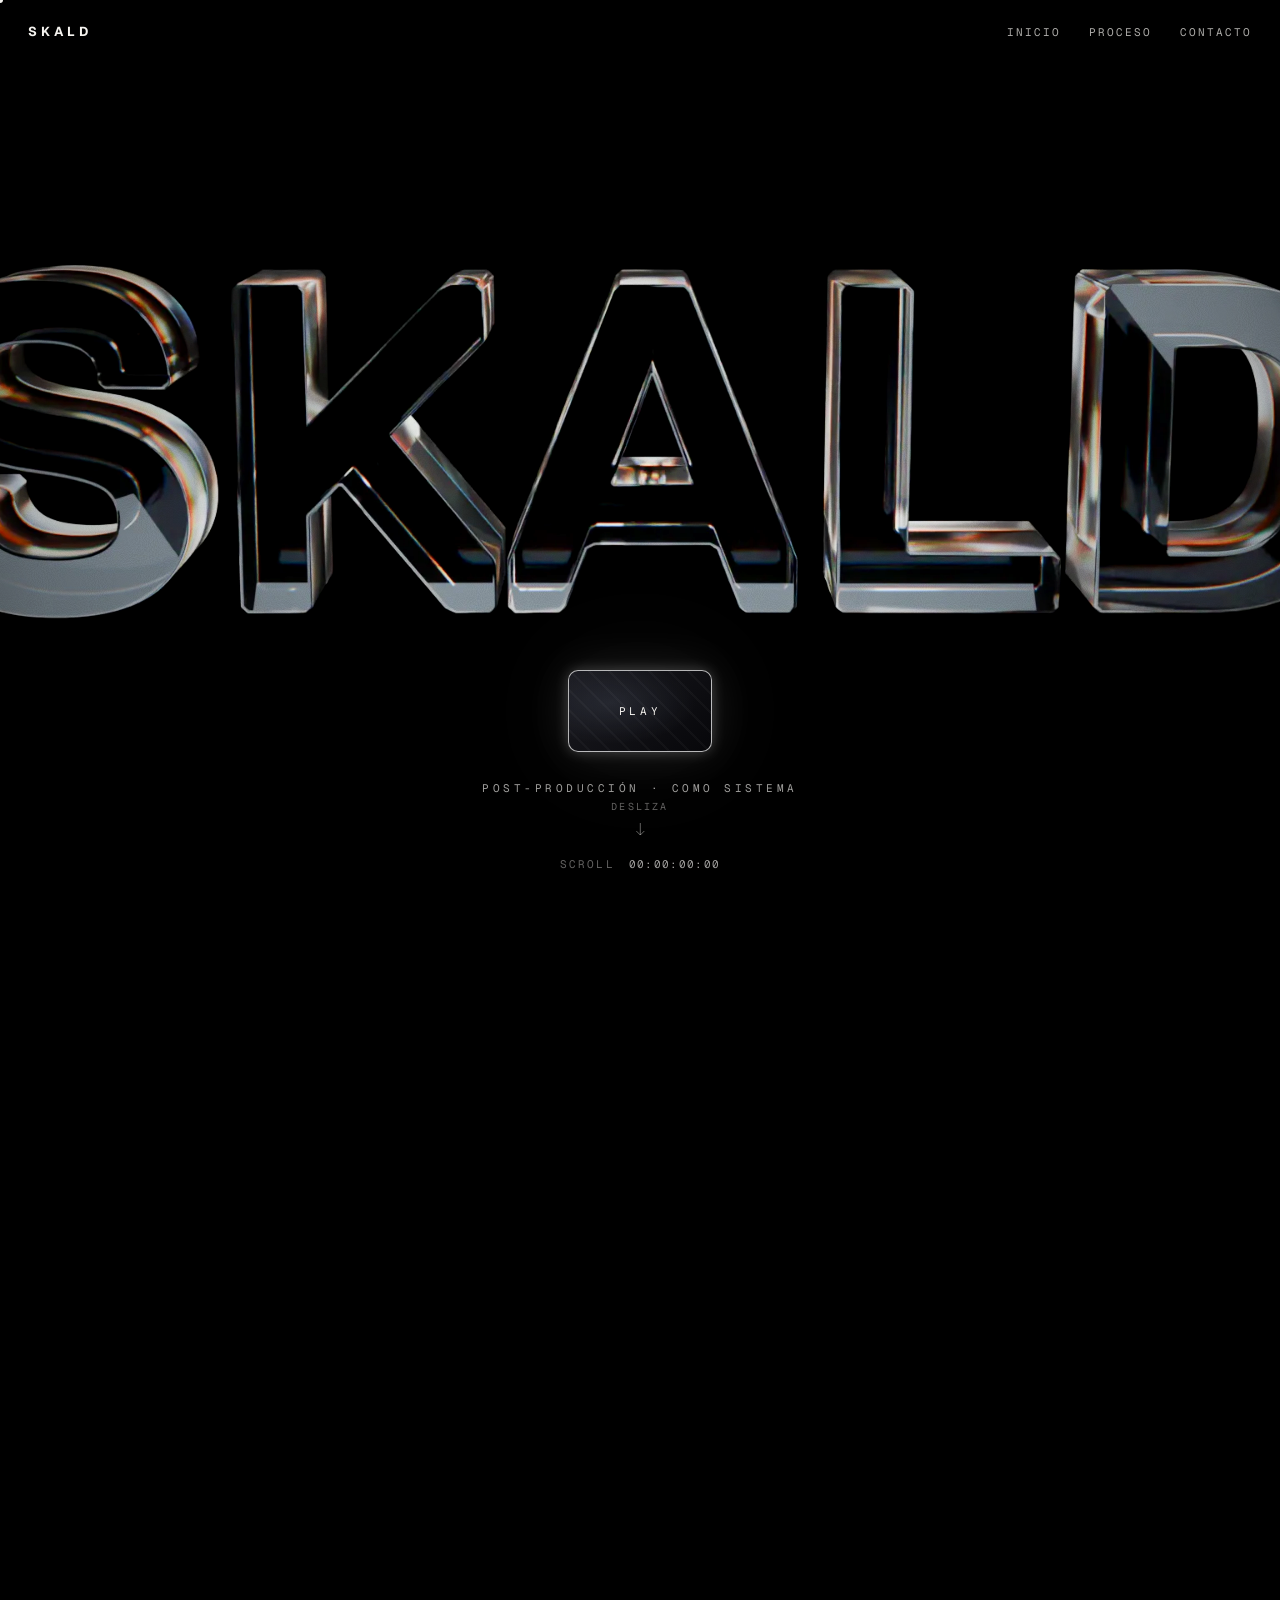
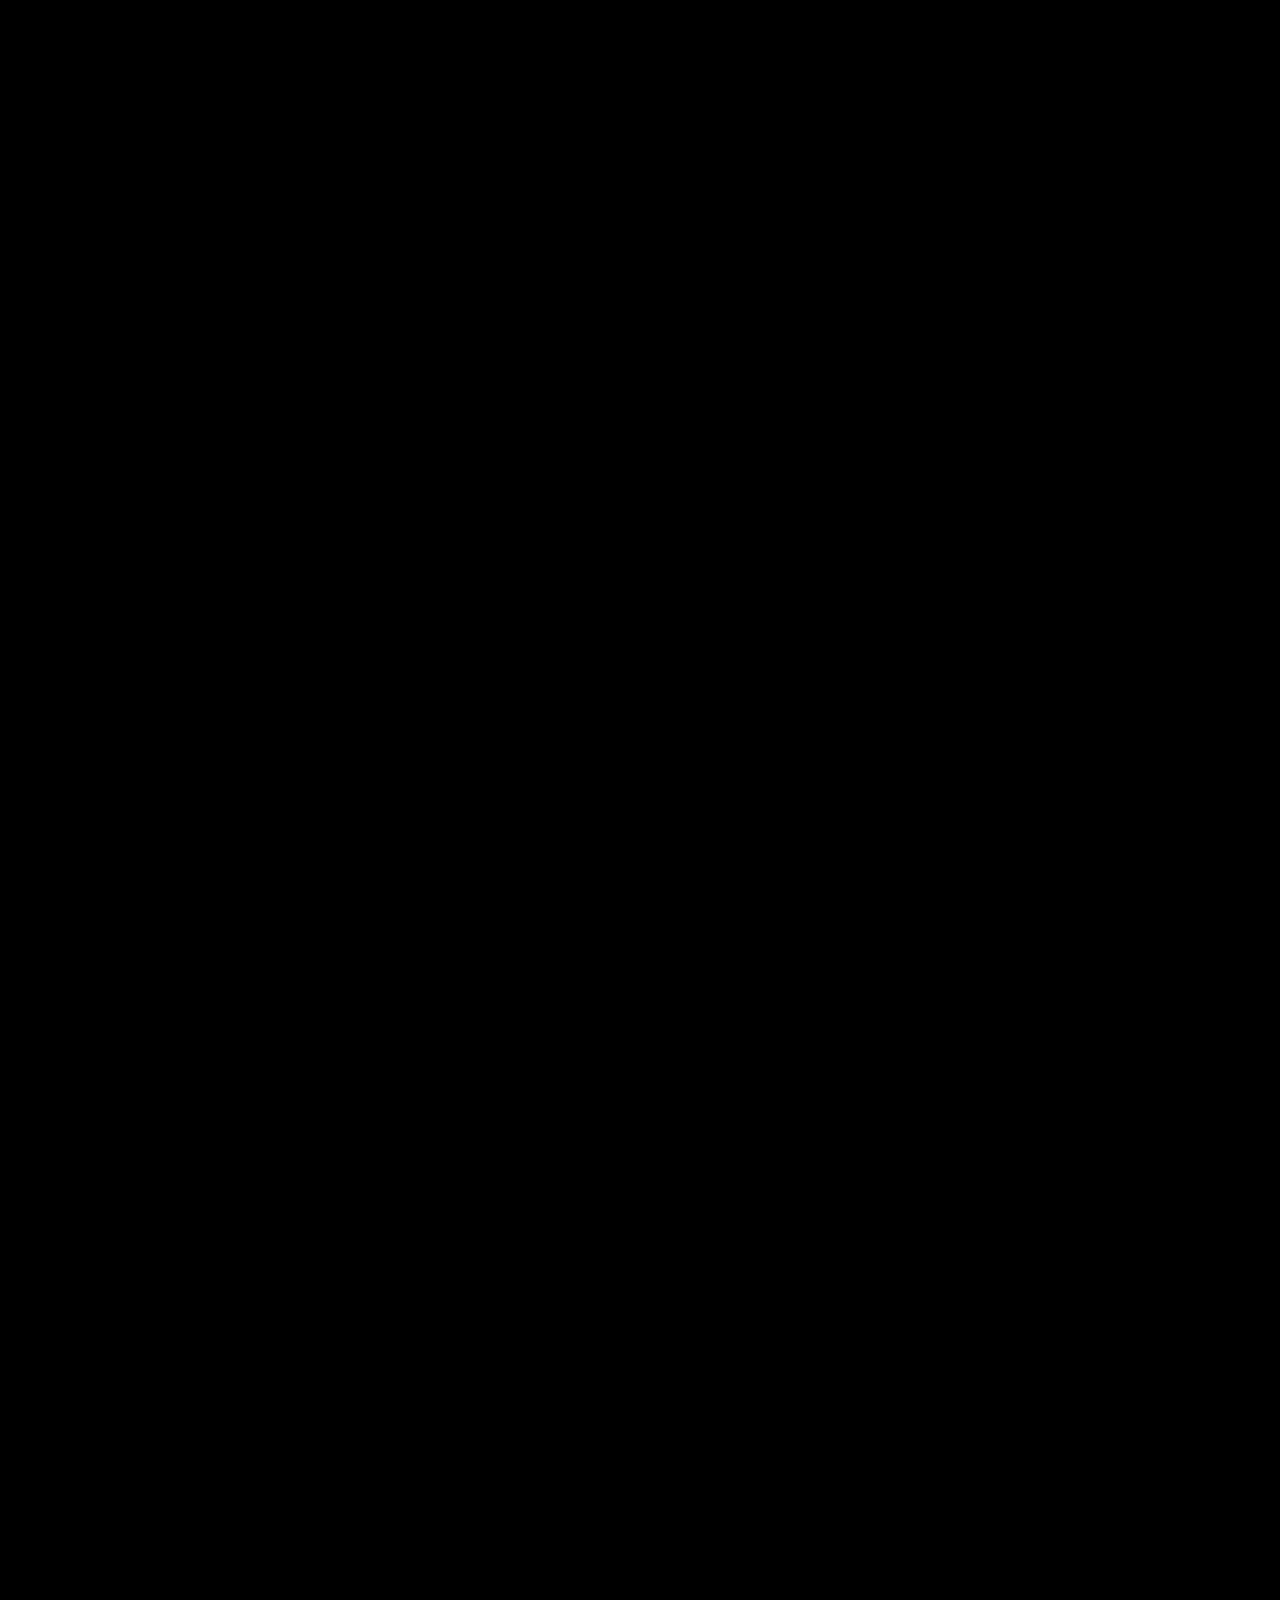
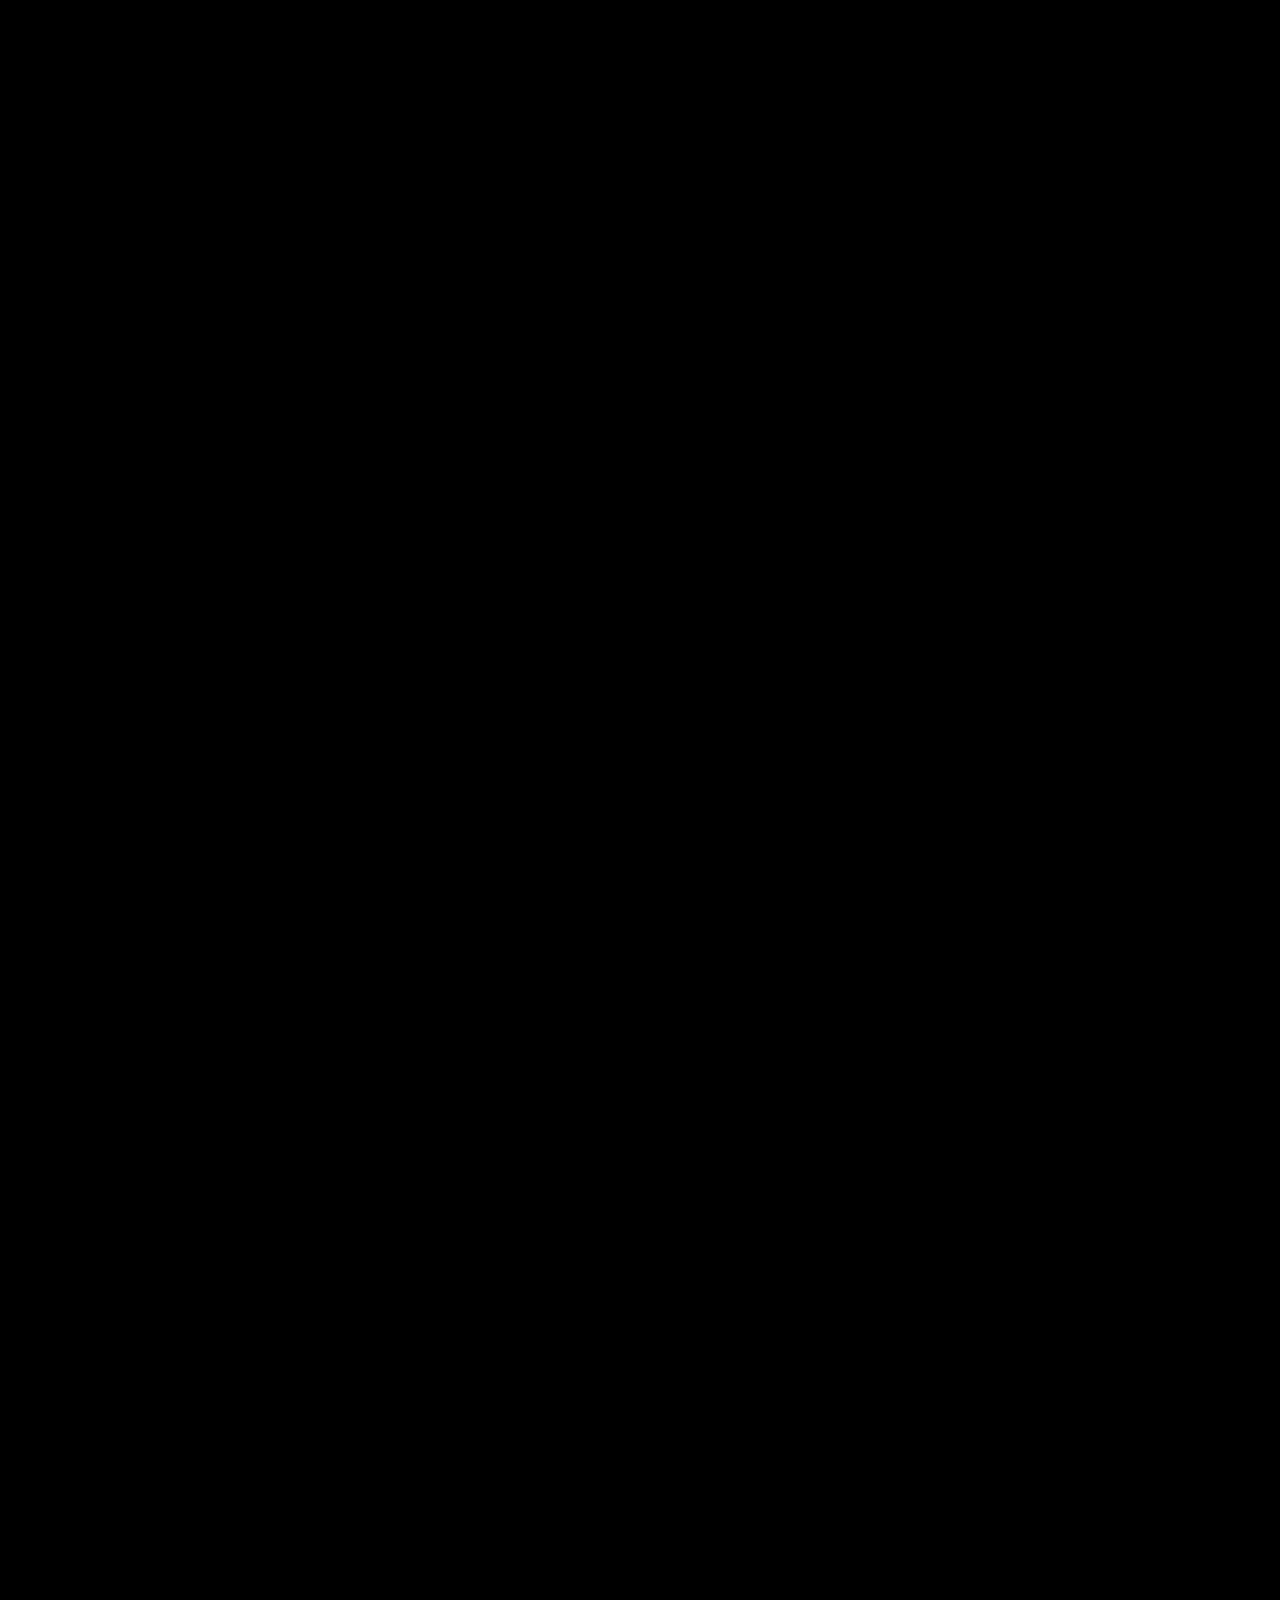
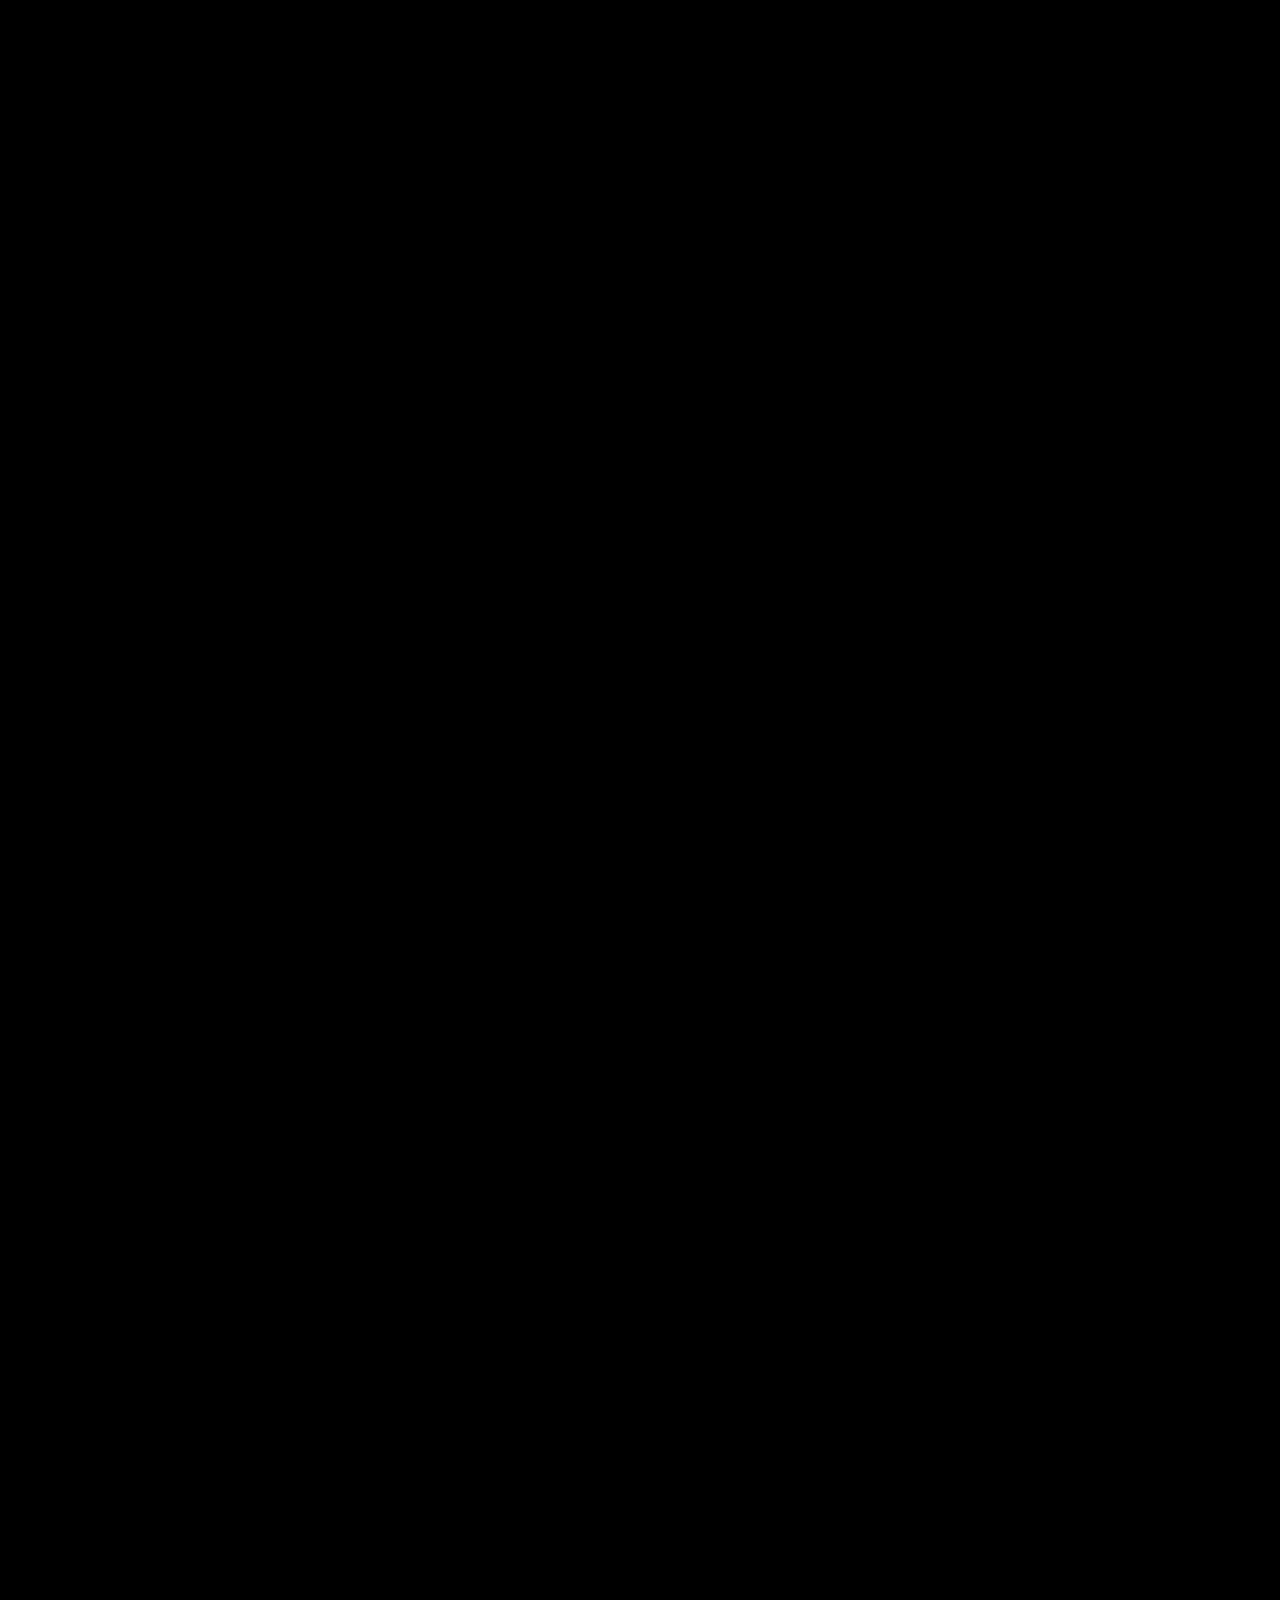
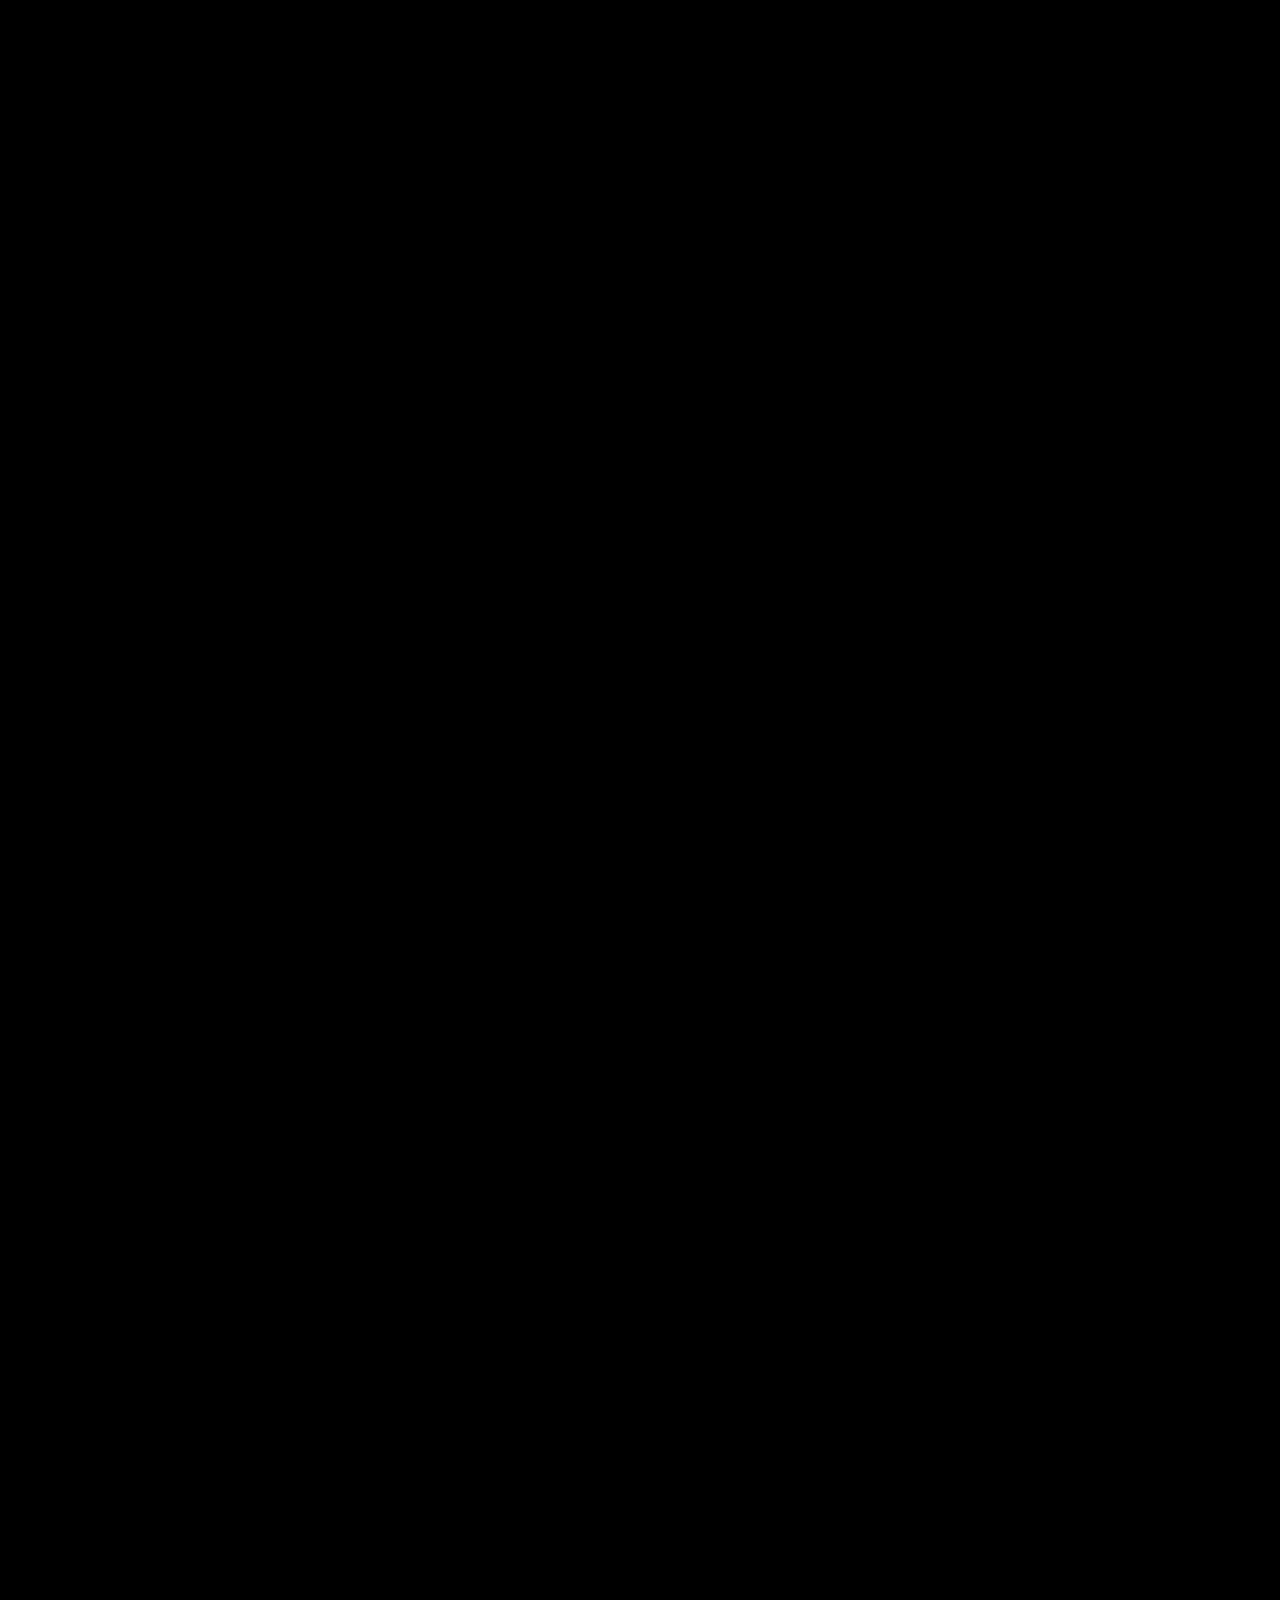
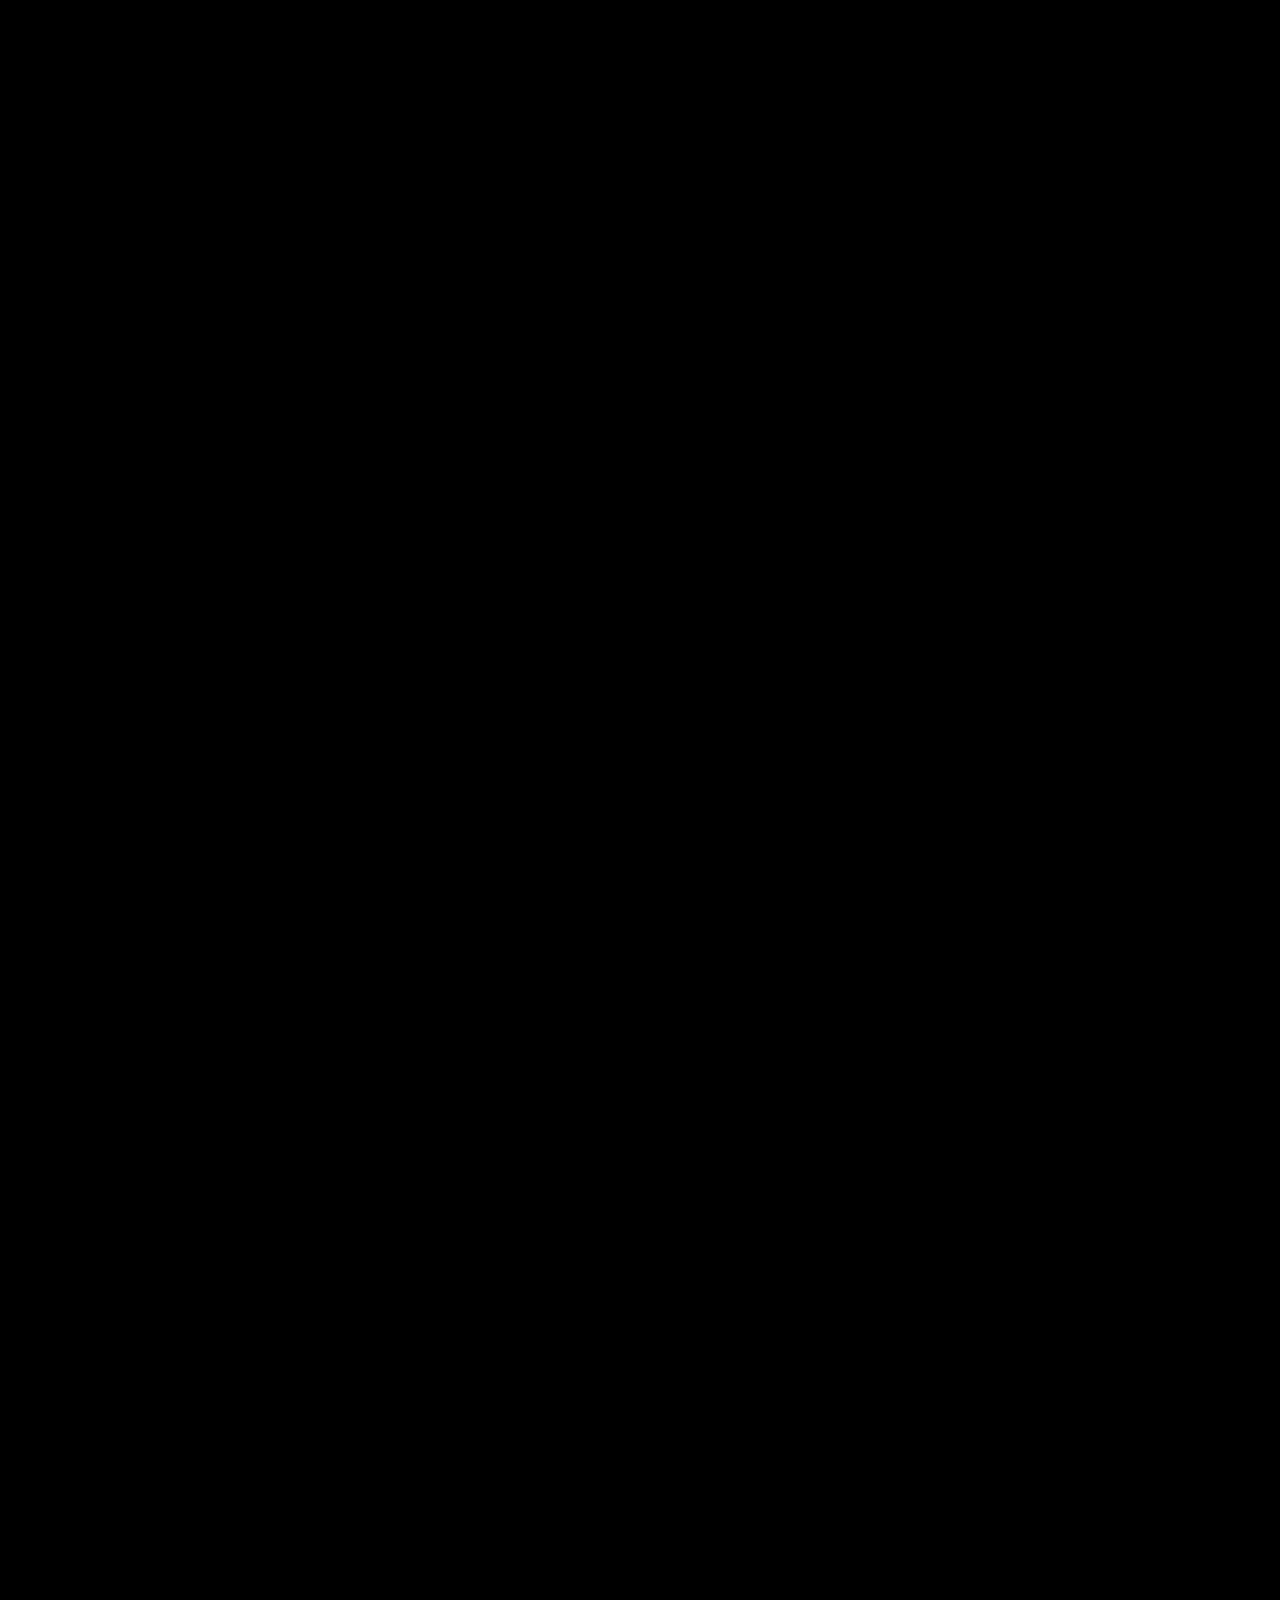
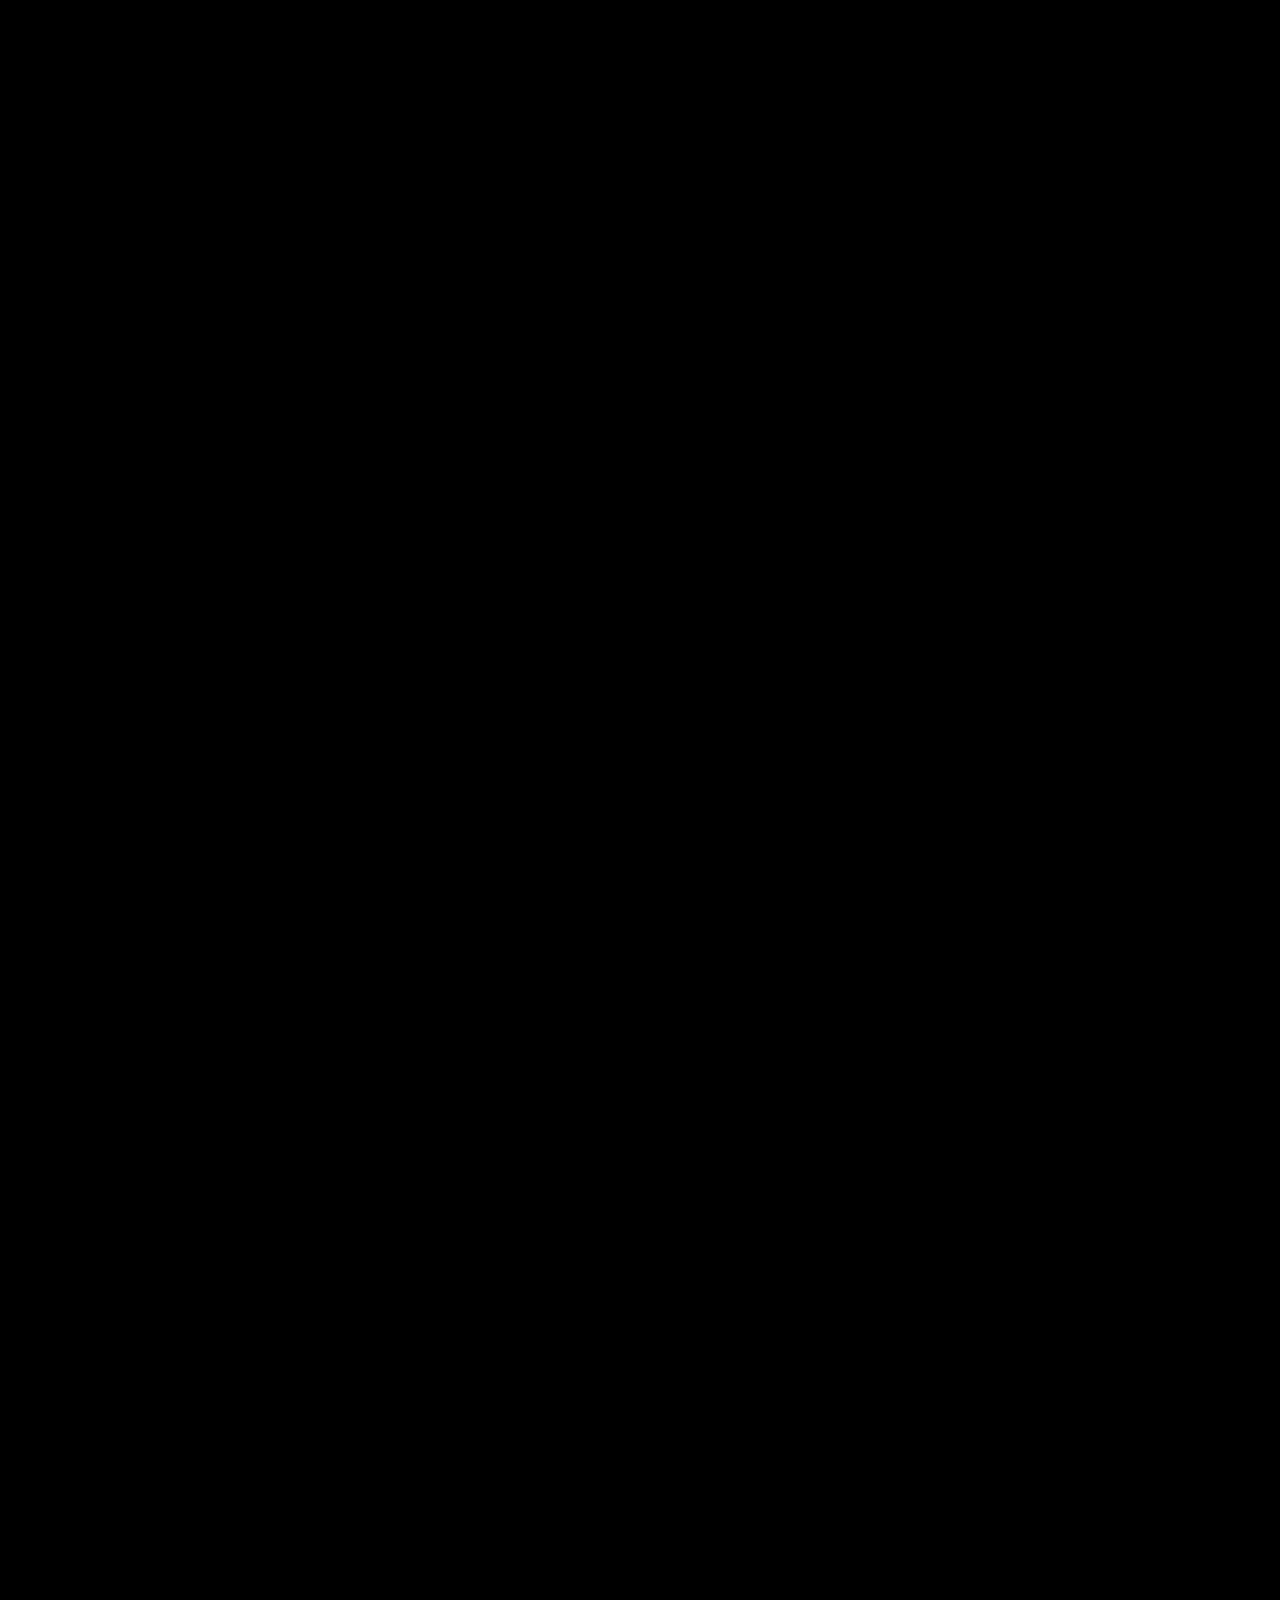
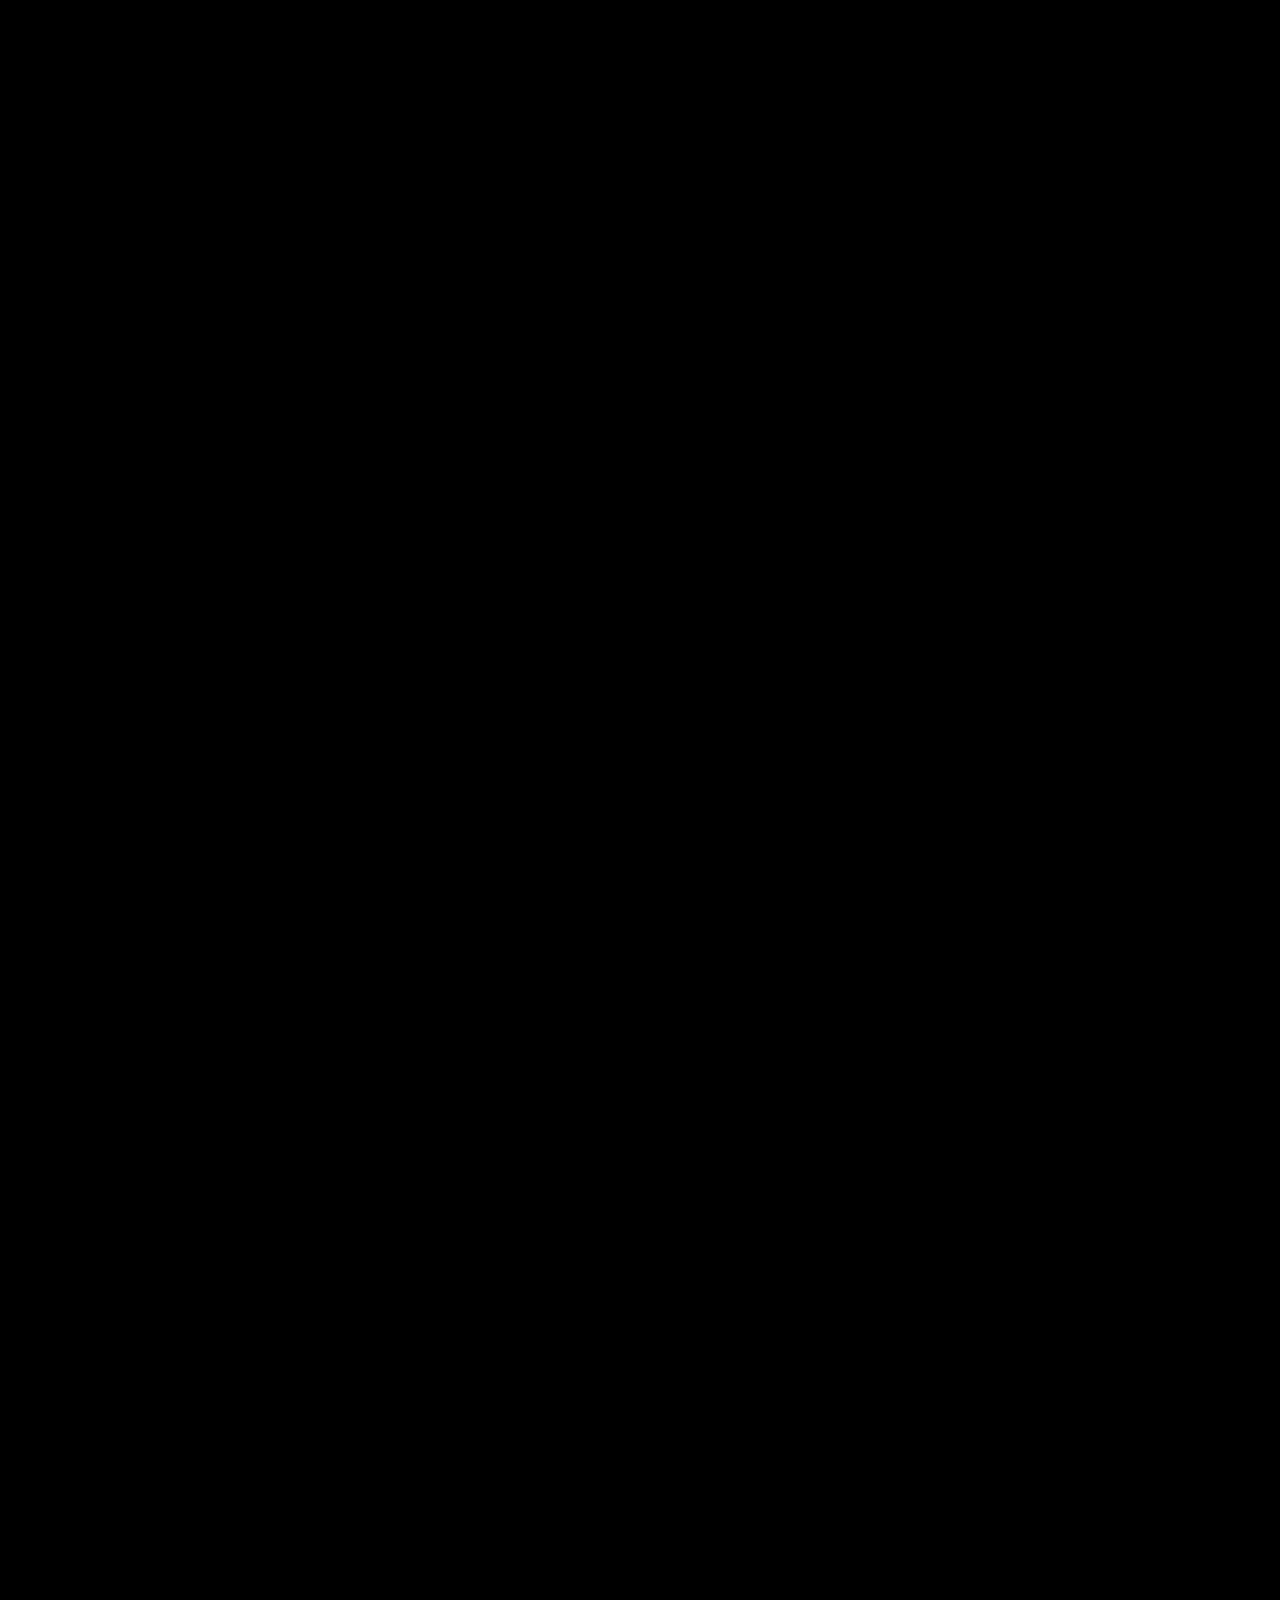
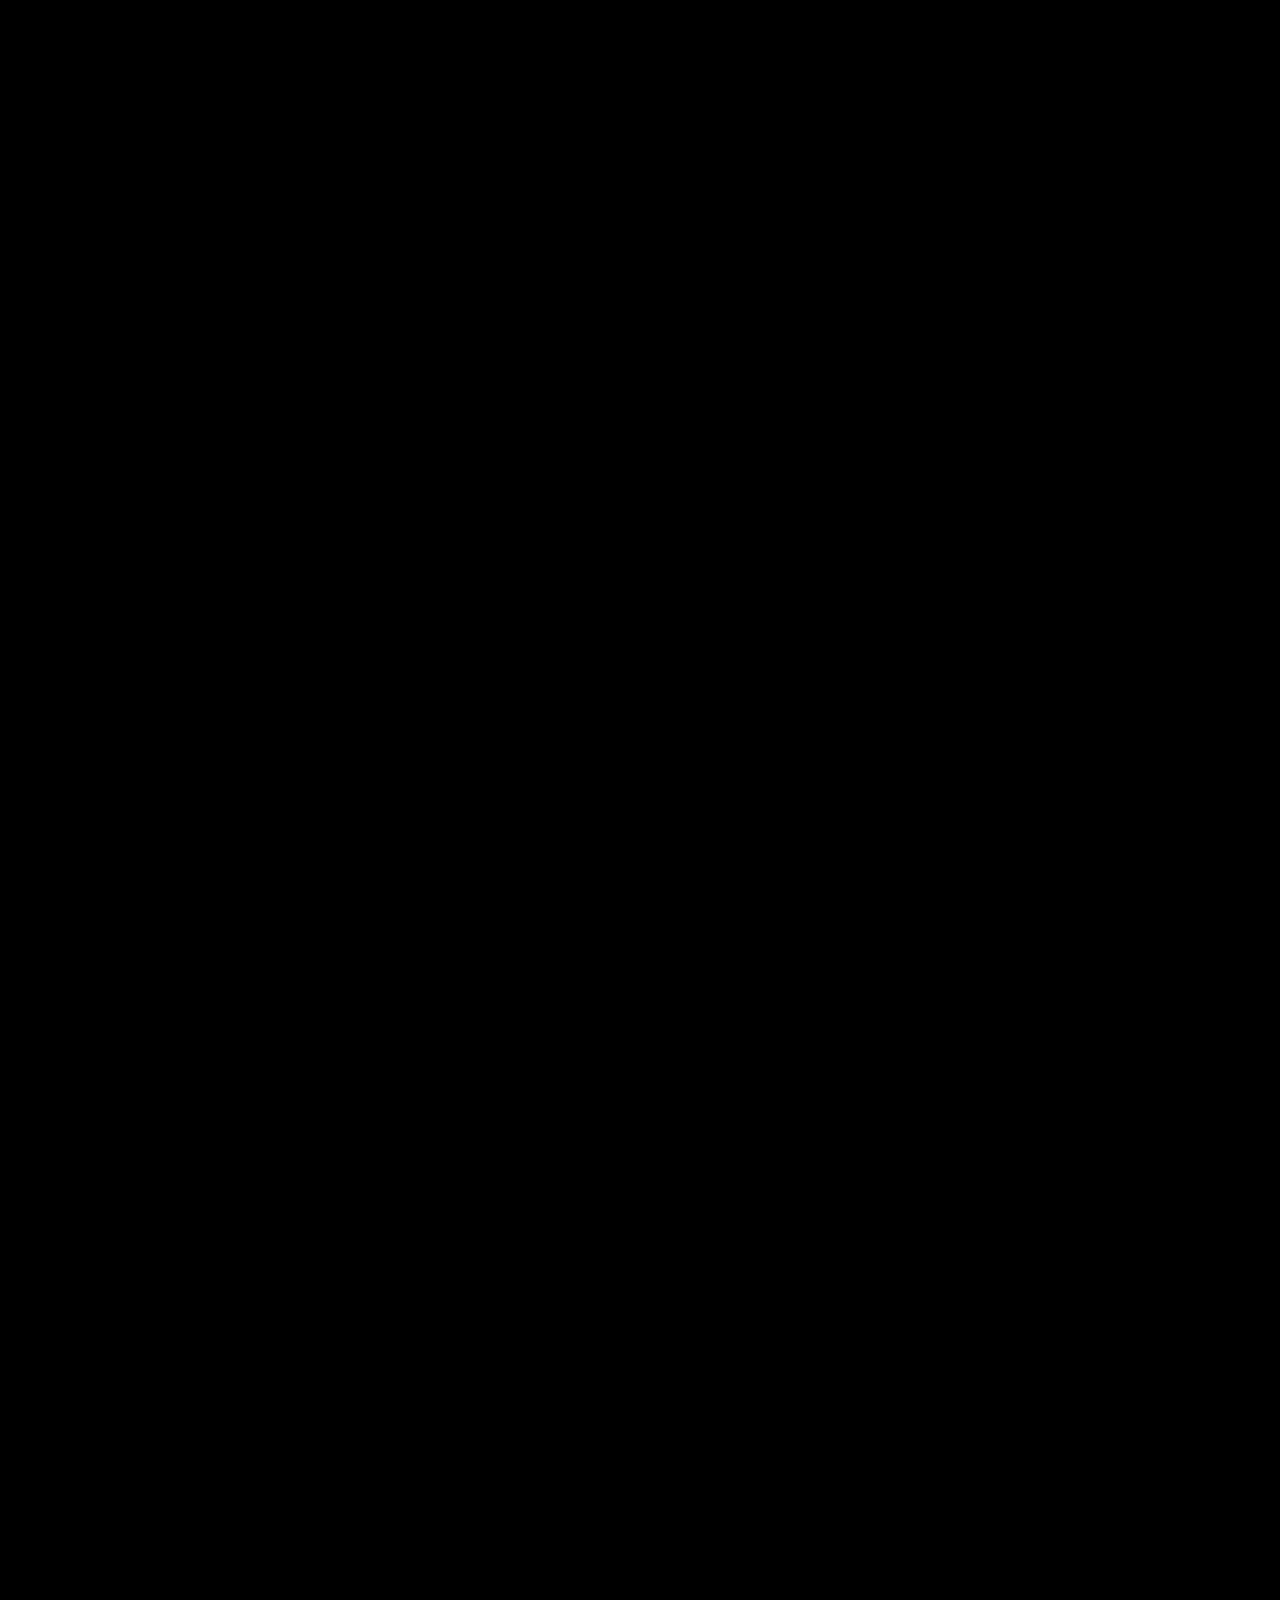
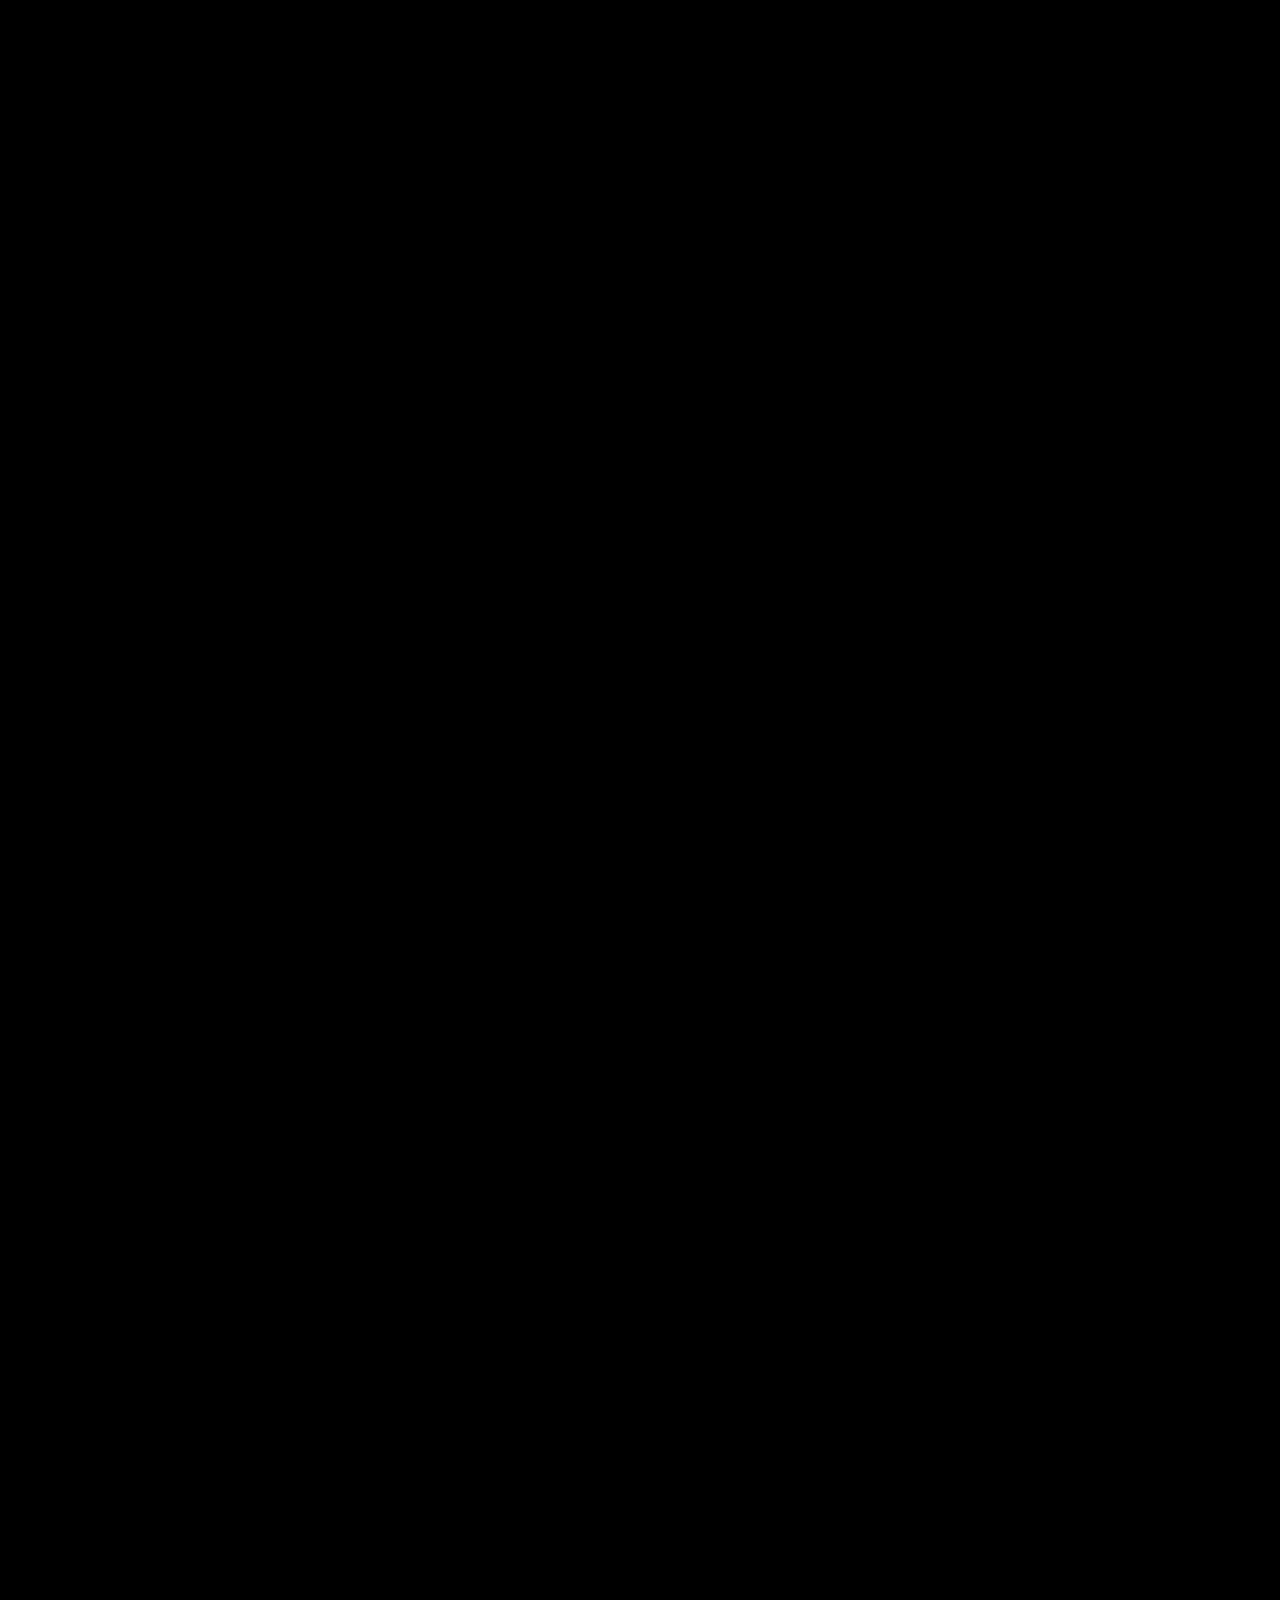
==== project/index.html @ eb0dbdfa "Claude Design handoff: oryzo" ====
<!doctype html>
<html lang="es">
<head>
<meta charset="utf-8" />
<meta name="viewport" content="width=device-width,initial-scale=1" />
<title>SKALD — Departamento creativo on-demand</title>

<link rel="preconnect" href="https://fonts.googleapis.com" />
<link rel="preconnect" href="https://fonts.gstatic.com" crossorigin />
<link href="https://fonts.googleapis.com/css2?family=Geist:wght@300;400;500;600;700;800&family=Geist+Mono:wght@400;500&family=Instrument+Serif:ital@0;1&display=swap" rel="stylesheet" />

<link rel="preload" as="image" href="assets/skald/frame_001.webp" />
<link rel="preload" as="image" href="assets/skald/frame_180.webp" />

<link rel="stylesheet" href="skald.css" />
</head>
<body>

<!-- ───────────── LOADER ───────────── -->
<div class="loader" id="loader">
  <div class="loader-inner">
    <div class="loader-brand">SKALD</div>
    <div class="loader-bar"><div class="loader-bar-fill" id="loaderFill"></div></div>
    <div class="loader-status" id="loaderStatus">Cargando · 0%</div>
  </div>
</div>

<!-- ───────────── NAVBAR ───────────── -->
<header class="nav" id="nav">
  <a href="#top" class="nav-brand" data-scroll="hero-idle">SKALD</a>
  <nav class="nav-links">
    <a href="#inicio"   data-scroll="hero-idle">Inicio</a>
    <a href="#proceso"  data-scroll="cards-rail">Proceso</a>
    <a href="#contacto" data-scroll="ending">Contacto</a>
  </nav>
</header>

<!-- ───────────── STICKY CANVAS STAGE ───────────── -->
<div class="stage" id="stage">
  <canvas id="canvas" aria-hidden="true"></canvas>
</div>

<!-- Cinematic post-processing overlays (vignette + film grain) -->
<div class="vignette" id="vignette"></div>
<div class="grain" id="grain"></div>

<!-- ───────────── TELEMETRY (timecode) ───────────── -->
<div class="telemetry" id="telemetry">
  <span class="tc-label">SCROLL</span>
  <span class="tc" id="tc">00:00:00:00</span>
</div>

<!-- ───────────── CURSOR ───────────── -->
<div class="cursor" id="cursor"></div>

<!-- ───────────── VSL — small video thumb (hero) + fullscreen overlay ───────────── -->
<button class="vsl-trigger" id="vslTrigger" type="button" aria-label="Reproducir video">
  <span class="vsl-thumb" aria-hidden="true">
    <span class="vsl-thumb-art"></span>
    <span class="vsl-thumb-play">
      <span>PLAY</span>
    </span>
  </span>
</button>

<div class="vsl-overlay" id="vslOverlay" aria-hidden="true">
  <div class="vsl-backdrop" id="vslBackdrop"></div>
  <div class="vsl-player" id="vslPlayer" role="dialog" aria-label="Video">
    <div class="vsl-video">
      <div class="vsl-placeholder">
        <span class="vsl-placeholder-label">VSL · PLACEHOLDER</span>
        <span class="vsl-placeholder-meta">video pendiente</span>
      </div>
    </div>
    <button class="vsl-ctrl vsl-ctrl-audio" id="vslAudio" type="button" aria-label="Activar o desactivar audio">
      <svg class="ic-vol" viewBox="0 0 24 24" aria-hidden="true">
        <path d="M3 9v6h4l6 5V4L7 9H3z" fill="currentColor"/>
        <path d="M16 8c1.5 1 2.5 2.4 2.5 4s-1 3-2.5 4" stroke="currentColor" stroke-width="1.6" fill="none" stroke-linecap="round"/>
      </svg>
      <svg class="ic-mute" viewBox="0 0 24 24" aria-hidden="true">
        <path d="M3 9v6h4l6 5V4L7 9H3z" fill="currentColor"/>
        <path d="M16 9l6 6M22 9l-6 6" stroke="currentColor" stroke-width="1.6" fill="none" stroke-linecap="round"/>
      </svg>
    </button>
  </div>
</div>
<div class="hero-overlay" id="heroOverlay">
  <div class="hero-claim" id="heroClaim">
    POST-PRODUCCIÓN · COMO SISTEMA
  </div>
  <div class="hero-scroll-hint" id="heroHint">
    <span>desliza</span>
    <svg width="10" height="14" viewBox="0 0 10 14" fill="none"><path d="M5 1V13M1 9l4 4 4-4" stroke="currentColor" stroke-width="1"/></svg>
  </div>
</div>

<!-- ───────────── ENDING — SKALD typographic ───────────── -->
<div class="ending-stage" id="endingStage">
  <!-- Mouse-following glow (red, low opacity, screen blend) -->
  <div class="ending-glow" id="endingGlow" aria-hidden="true"></div>

  <h1 class="ending-wordmark">SKALD</h1>
  <p class="ending-sub">Un departamento creativo instalado en tu marca.</p>
  <div class="ending-meta">
    <span>EST. 2024</span>
    <span>·</span>
    <span>MONTEVIDEO</span>
  </div>
</div>

<!-- ───────────── PHRASE SCENE (split: small + huge with glow) ───────────── -->
<div class="phrase-stage" id="phraseStage">
  <div class="phrase-wrap" id="phraseWrap">
    <span class="phrase-small" id="phraseSmall">El problema</span>
    <h1 class="phrase-big" id="phraseBig">
      <span class="phrase-base">no es el editor.</span>
      <span class="phrase-sweep" aria-hidden="true">no es el editor.</span>
    </h1>
  </div>
</div>

<!-- ───────────── CARDS RAIL SCENE ───────────── -->
<div class="cards-stage" id="cardsStage">
  <!-- Frame target (the rectangle where active card lands) -->
  <div class="card-frame" id="cardFrame">
    <span class="card-frame-corner tl"></span>
    <span class="card-frame-corner tr"></span>
    <span class="card-frame-corner bl"></span>
    <span class="card-frame-corner br"></span>
  </div>

  <!-- Cards (positioned via JS based on scroll progress) -->
  <div class="card" data-i="0">
    <div class="card-meta">
      <span>N° 001</span><span>2.39:1</span>
    </div>
    <div class="card-body">
      <span class="card-placeholder">[ Brand Film · placeholder ]</span>
    </div>
    <div class="card-foot">
      <span class="card-title">Síntoma 01</span>
      <span class="card-tag">Volumen sin sistema</span>
    </div>
  </div>

  <div class="card" data-i="1">
    <div class="card-meta">
      <span>N° 002</span><span>16:9</span>
    </div>
    <div class="card-body">
      <span class="card-placeholder">[ Spot · placeholder ]</span>
    </div>
    <div class="card-foot">
      <span class="card-title">Síntoma 02</span>
      <span class="card-tag">Editores sin visión</span>
    </div>
  </div>

  <div class="card" data-i="2">
    <div class="card-meta">
      <span>N° 003</span><span>9:16</span>
    </div>
    <div class="card-body">
      <span class="card-placeholder">[ Social · placeholder ]</span>
    </div>
    <div class="card-foot">
      <span class="card-title">Síntoma 03</span>
      <span class="card-tag">Calidad inconsistente</span>
    </div>
  </div>

  <!-- Portal card (last one — becomes the immersive video) -->
  <div class="card card-portal" data-i="3">
    <div class="card-meta">
      <span>N° 004</span><span>PORTAL</span>
    </div>
    <div class="card-body card-body-portal" id="portalBody">
      <canvas class="client-canvas" id="clientCanvas" aria-hidden="true"></canvas>
    </div>
    <div class="card-foot card-foot-portal">
      <span class="card-title">El cliente</span>
      <span class="card-tag">Caso de estudio</span>
    </div>
  </div>
</div>

<!-- ───────────── PROBLEMS PANEL (overlays portal at full viewport scale) ───────────── -->
<div class="problems-panel" id="problemsPanel">
  <div class="problems-eyebrow">
    <span class="problems-num"><span id="problemNumIdx">01</span> / 04</span>
    <span class="problems-label">SÍNTOMAS</span>
  </div>
  <div class="problems-content">
    <div class="problem-item" data-i="0">
      <h3 class="problem-title">Tus editores no cumplen los tiempos.</h3>
      <p class="problem-body">Promesas que se mueven cada semana. Entregas que se acumulan. Tu marca esperando.</p>
    </div>
    <div class="problem-item" data-i="1">
      <h3 class="problem-title">No comparten tu visión.</h3>
      <p class="problem-body">Cada edit es una reinterpretación. Cada feedback, una pelea desde cero.</p>
    </div>
    <div class="problem-item" data-i="2">
      <h3 class="problem-title">No escalan al volumen que necesitás.</h3>
      <p class="problem-body">Funcionan con un proyecto al mes. Con cinco se rompen.</p>
    </div>
    <div class="problem-item" data-i="3">
      <h3 class="problem-title">La calidad cae cuando la entrega sube.</h3>
      <p class="problem-body">Más output, menos cuidado. La marca paga el costo.</p>
    </div>
  </div>
</div>



<!-- ───────────── SCROLL SPACERS (drive the engine via document height) ───────────── -->
<div class="spacers" aria-hidden="true">
  <div class="spacer" style="height: 50vh"   data-stage="hero-idle"></div>
  <div class="spacer" style="height: 360vh"  data-stage="rotation"></div>
  <div class="spacer" style="height: 240vh"  data-stage="hand"></div>
  <div class="spacer" style="height: 60vh"   data-stage="black"></div>
  <div class="spacer" style="height: 140vh"  data-stage="phrase-in"></div>
  <div class="spacer" style="height: 230vh"  data-stage="phrase-hold"></div>
  <div class="spacer" style="height: 580vh"  data-stage="cards-rail"></div>
  <div class="spacer" style="height: 180vh"  data-stage="portal-grow"></div>
  <div class="spacer" style="height: 480vh"  data-stage="portal-problems"></div>
  <div class="spacer" style="height: 160vh"  data-stage="ending"></div>
  <div class="spacer" style="height: 50vh"   data-stage="end"></div>
</div>

<script src="skald.js" type="module"></script>
</body>
</html>
---- project/skald.css ----
/* ═══════════════════════════════════════════════════════
   SKALD — landing styles
   ═══════════════════════════════════════════════════════ */

:root {
  --bg: #000;
  --ink: #f5f3ef;
  --ink-90: rgba(245, 243, 239, 0.9);
  --ink-65: rgba(245, 243, 239, 0.65);
  --ink-40: rgba(245, 243, 239, 0.4);
  --ink-20: rgba(245, 243, 239, 0.2);
  --ink-10: rgba(245, 243, 239, 0.1);
  --safe: 28px;
  --nav-h: 64px;

  --font-display: "Geist", system-ui, sans-serif;
  --font-body: "Geist", system-ui, sans-serif;
  --font-italic: "Instrument Serif", "Times New Roman", serif;
  --font-mono: "Geist Mono", "JetBrains Mono", ui-monospace, monospace;

  --ease-out: cubic-bezier(0.16, 1, 0.3, 1);
  --ease-inout: cubic-bezier(0.65, 0, 0.35, 1);
}

* { box-sizing: border-box; margin: 0; padding: 0; }

html, body {
  background: var(--bg);
  color: var(--ink);
  font-family: var(--font-body);
  -webkit-font-smoothing: antialiased;
  -moz-osx-font-smoothing: grayscale;
  font-size: 15px;
  line-height: 1.5;
  letter-spacing: -0.005em;
  overflow-x: hidden;
}

body {
  cursor: none;
}

a { color: inherit; text-decoration: none; }

em {
  font-family: var(--font-italic);
  font-style: italic;
  font-weight: 400;
  letter-spacing: 0;
}

/* ═══════════════════════════════════════════════════════
   CURSOR
   ═══════════════════════════════════════════════════════ */
.cursor {
  position: fixed;
  top: 0; left: 0;
  width: 6px; height: 6px;
  background: var(--ink);
  border-radius: 50%;
  pointer-events: none;
  z-index: 999;
  transform: translate(-50%, -50%);
  mix-blend-mode: difference;
  transition: width 0.2s, height 0.2s;
}
.cursor.hover { width: 36px; height: 36px; background: transparent; border: 1px solid var(--ink); }

/* ═══════════════════════════════════════════════════════
   LOADER
   ═══════════════════════════════════════════════════════ */
.loader {
  position: fixed;
  inset: 0;
  background: var(--bg);
  z-index: 1000;
  display: flex;
  align-items: center;
  justify-content: center;
  transition: opacity 0.8s ease, visibility 0.8s;
}
.loader.done { opacity: 0; visibility: hidden; }
.loader-inner { text-align: center; }
.loader-brand {
  font-family: var(--font-display);
  font-weight: 700;
  font-size: 14px;
  letter-spacing: 0.32em;
  margin-bottom: 22px;
}
.loader-bar {
  width: 200px;
  height: 1px;
  background: var(--ink-10);
  position: relative;
  margin: 0 auto;
}
.loader-bar-fill {
  position: absolute;
  inset: 0 100% 0 0;
  background: var(--ink);
  transition: right 0.15s ease;
}
.loader-status {
  margin-top: 14px;
  font-family: var(--font-mono);
  font-size: 10px;
  letter-spacing: 0.16em;
  text-transform: uppercase;
  color: var(--ink-40);
}

/* ═══════════════════════════════════════════════════════
   NAV
   ═══════════════════════════════════════════════════════ */
.nav {
  position: fixed;
  top: 0; left: 0; right: 0;
  height: var(--nav-h);
  padding: 0 var(--safe);
  display: flex;
  align-items: center;
  justify-content: space-between;
  z-index: 100;
  mix-blend-mode: difference;
  pointer-events: none;
}
.nav > * { pointer-events: auto; }
.nav-brand {
  font-family: var(--font-display);
  font-weight: 700;
  font-size: 13px;
  letter-spacing: 0.3em;
  color: var(--ink);
}
.nav-links {
  display: flex;
  gap: 28px;
}
.nav-links a {
  font-family: var(--font-mono);
  font-size: 11px;
  letter-spacing: 0.18em;
  text-transform: uppercase;
  color: var(--ink);
  opacity: 0.7;
  transition: opacity 0.2s;
}
.nav-links a:hover { opacity: 1; }

/* ═══════════════════════════════════════════════════════
   STAGE — sticky canvas where image sequences render
   ═══════════════════════════════════════════════════════ */
.stage {
  position: fixed;
  inset: 0;
  z-index: 2;
  pointer-events: none;
}
.stage canvas {
  width: 100%;
  height: 100%;
  display: block;
  transition: filter 0.6s ease;
}
/* Stage-aware enhancement: subtle contrast + saturation boost
   masks compression and brings out the glass dispersion. */
.stage canvas.fx-skald {
  filter: contrast(106%) saturate(112%) brightness(101%);
}
.stage canvas.fx-hand {
  /* Hand AI sequence is heavily compressed JPG — push harder */
  filter: contrast(109%) saturate(108%) brightness(102%);
}

/* ═══════════════════════════════════════════════════════
   VSL — video sales letter thumb + fullscreen player
   ═══════════════════════════════════════════════════════ */

/* Small clickable thumb — centered horizontally above the claim */
.vsl-trigger {
  position: fixed;
  bottom: calc(var(--safe) + 120px);
  left: 50%;
  transform: translate(-50%, 8px);
  width: 144px;
  height: 82px;
  z-index: 90;
  background: none;
  border: 0;
  padding: 0;
  cursor: pointer;
  opacity: 0;
  transition: opacity 0.9s ease, transform 0.6s var(--ease-out);
}
.vsl-trigger.in {
  opacity: 1;
  transform: translate(-50%, 0);
}
.vsl-trigger.out {
  opacity: 0;
  pointer-events: none;
  transform: translate(-50%, 8px);
}
.vsl-trigger:hover .vsl-thumb {
  transform: scale(1.04);
  border-color: rgba(255, 255, 255, 0.95);
  box-shadow:
    0 0 22px rgba(255, 255, 255, 0.35),
    0 0 70px rgba(255, 255, 255, 0.20),
    0 0 160px rgba(255, 255, 255, 0.08);
}

.vsl-thumb {
  display: block;
  position: relative;
  width: 100%;
  height: 100%;
  border-radius: 10px;
  overflow: hidden;
  background:
    radial-gradient(ellipse at 30% 40%, rgba(100, 110, 130, 0.22) 0%, transparent 60%),
    linear-gradient(135deg, #1a1a20 0%, #07070a 100%);
  /* Crisp white outline + outer glow (softer) */
  border: 1px solid rgba(255, 255, 255, 0.7);
  box-shadow:
    0 0 14px rgba(255, 255, 255, 0.22),
    0 0 50px rgba(255, 255, 255, 0.12),
    0 0 120px rgba(255, 255, 255, 0.05);
  transition: transform 0.3s var(--ease-out), box-shadow 0.4s ease, border-color 0.3s ease;
}

.vsl-thumb-art {
  position: absolute;
  inset: 0;
  background:
    repeating-linear-gradient(45deg, rgba(255,255,255,0.03) 0 2px, transparent 2px 14px);
}

.vsl-thumb-play {
  position: absolute;
  inset: 0;
  display: flex;
  align-items: center;
  justify-content: center;
  gap: 8px;
  font-family: var(--font-mono);
  font-size: 11px;
  letter-spacing: 0.32em;
  color: var(--ink);
}

/* ───── Fullscreen overlay ───── */
.vsl-overlay {
  position: fixed;
  inset: 0;
  z-index: 500;
  opacity: 0;
  pointer-events: none;
  transition: opacity 0.45s ease;
}
.vsl-overlay.open {
  opacity: 1;
  pointer-events: auto;
}
.vsl-backdrop {
  position: absolute;
  inset: 0;
  background: rgba(0, 0, 0, 0.72);
  backdrop-filter: blur(18px) saturate(120%);
  -webkit-backdrop-filter: blur(18px) saturate(120%);
}

.vsl-player {
  position: absolute;
  top: 50%;
  left: 50%;
  width: min(82vw, 1280px);
  aspect-ratio: 16 / 9;
  transform: translate(-50%, -50%) scale(0.94);
  background: #07070a;
  border-radius: 14px;
  overflow: hidden;
  box-shadow:
    0 0 0 1px rgba(255, 255, 255, 0.18),
    0 0 28px rgba(255, 255, 255, 0.16),
    0 0 100px rgba(255, 255, 255, 0.08),
    0 30px 80px rgba(0, 0, 0, 0.6);
  transition: transform 0.5s var(--ease-out);
  cursor: default;
}
.vsl-overlay.open .vsl-player {
  transform: translate(-50%, -50%) scale(1);
}

.vsl-video {
  position: absolute;
  inset: 0;
}
.vsl-placeholder {
  position: absolute;
  inset: 0;
  display: flex;
  flex-direction: column;
  align-items: center;
  justify-content: center;
  gap: 10px;
  background:
    radial-gradient(ellipse at center, rgba(120, 120, 140, 0.10) 0%, transparent 65%),
    linear-gradient(180deg, #0d0d12 0%, #050507 100%);
  font-family: var(--font-mono);
}
.vsl-placeholder-label {
  font-size: 13px;
  letter-spacing: 0.32em;
  color: var(--ink);
}
.vsl-placeholder-meta {
  font-size: 11px;
  letter-spacing: 0.20em;
  color: var(--ink-40);
}

/* Controls */
.vsl-video {
  cursor: none;  /* The custom cursor (.vsl-play / .vsl-pause) takes over */
}
.vsl-ctrl {
  position: absolute;
  background: rgba(0, 0, 0, 0.42);
  backdrop-filter: blur(10px);
  -webkit-backdrop-filter: blur(10px);
  border: 1px solid rgba(255, 255, 255, 0.20);
  border-radius: 50%;
  color: #fff;
  padding: 0;
  cursor: pointer;
  display: flex;
  align-items: center;
  justify-content: center;
  transition: background 0.2s ease, transform 0.2s var(--ease-out);
}
.vsl-ctrl:hover {
  background: rgba(0, 0, 0, 0.65);
  transform: scale(1.08);
}
.vsl-ctrl svg {
  width: 50%;
  height: 50%;
}

.vsl-ctrl-play {
  width: 68px;
  height: 68px;
  top: 50%;
  left: 50%;
  transform: translate(-50%, -50%);
}
.vsl-ctrl-play:hover {
  transform: translate(-50%, -50%) scale(1.08);
}

.vsl-ctrl-audio {
  width: 42px;
  height: 42px;
  bottom: 18px;
  right: 18px;
  cursor: pointer;
}

/* Icon visibility toggling — audio only (play/pause is cursor-driven) */
.vsl-ctrl-audio .ic-mute,
.vsl-ctrl-audio.muted .ic-vol { display: none; }
.vsl-ctrl-audio.muted .ic-mute { display: block; }

/* Cursor states inside the video area — mouse becomes the play/pause control */
.cursor.vsl-play,
.cursor.vsl-pause {
  width: 58px;
  height: 58px;
  background: rgba(255, 255, 255, 0.92);
  border-radius: 50%;
  mix-blend-mode: normal;
}
.cursor.vsl-play::before {
  content: '';
  position: absolute;
  top: 50%;
  left: 53%;
  transform: translate(-50%, -50%);
  width: 0;
  height: 0;
  border-style: solid;
  border-width: 9px 0 9px 14px;
  border-color: transparent transparent transparent #000;
}
.cursor.vsl-pause::before,
.cursor.vsl-pause::after {
  content: '';
  position: absolute;
  top: 50%;
  width: 3px;
  height: 16px;
  background: #000;
  border-radius: 1px;
}
.cursor.vsl-pause::before { left: 38%; transform: translate(-50%, -50%); }
.cursor.vsl-pause::after  { left: 62%; transform: translate(-50%, -50%); }

/* X cursor when over the backdrop (close affordance) */
.cursor.x {
  width: 42px;
  height: 42px;
  background: transparent;
  border: 1px solid #fff;
  border-radius: 50%;
  mix-blend-mode: normal;
}
.cursor.x::before,
.cursor.x::after {
  content: '';
  position: absolute;
  top: 50%;
  left: 50%;
  width: 14px;
  height: 1px;
  background: #fff;
}
.cursor.x::before { transform: translate(-50%, -50%) rotate(45deg); }
.cursor.x::after  { transform: translate(-50%, -50%) rotate(-45deg); }

/* ═══════════════════════════════════════════════════════
   CINEMATIC POST — vignette + film grain
   Masks compression artifacts and adds premium feel.
   Vignette is below the grain, both above canvas, below UI.
   ═══════════════════════════════════════════════════════ */
.vignette {
  position: fixed;
  inset: 0;
  z-index: 3;
  pointer-events: none;
  background: radial-gradient(
    ellipse 72% 78% at 50% 50%,
    transparent 30%,
    rgba(0, 0, 0, 0.28) 68%,
    rgba(0, 0, 0, 0.75) 100%
  );
  opacity: 1;
  transition: opacity 0.8s ease;
}

.grain {
  position: fixed;
  inset: -50%;          /* oversize so shifts don't reveal edges */
  z-index: 4;
  pointer-events: none;
  opacity: 0.20;
  mix-blend-mode: overlay;
  /* Procedural fractal noise via inline SVG turbulence filter */
  background-image: url("data:image/svg+xml;utf8,<svg xmlns='http://www.w3.org/2000/svg' viewBox='0 0 240 240'><filter id='n'><feTurbulence type='fractalNoise' baseFrequency='0.9' stitchTiles='stitch'/><feColorMatrix values='0 0 0 0 1, 0 0 0 0 1, 0 0 0 0 1, 0 0 0 1 0'/></filter><rect width='240' height='240' filter='url(%23n)'/></svg>");
  background-size: 220px 220px;
  animation: grain-shift 1.4s steps(8) infinite;
  /* hint compositor for smoother shifts */
  will-change: background-position;
}
@keyframes grain-shift {
  0%   { transform: translate(0, 0); }
  10%  { transform: translate(-2%, -3%); }
  20%  { transform: translate(-5%, 1%); }
  30%  { transform: translate(2%, -5%); }
  40%  { transform: translate(-2%, 5%); }
  50%  { transform: translate(-5%, -3%); }
  60%  { transform: translate(5%, 1%); }
  70%  { transform: translate(-3%, -3%); }
  80%  { transform: translate(2%, 5%); }
  90%  { transform: translate(-2%, 0); }
  100% { transform: translate(0, 0); }
}

/* Lower vignette / grain intensity on text-only scenes (phrase, cards, ending). */
.vignette.dim { opacity: 0.55; }
.grain.dim    { opacity: 0.08; }

/* ═══════════════════════════════════════════════════════
   TELEMETRY (timecode bottom-center)
   ═══════════════════════════════════════════════════════ */
.telemetry {
  position: fixed;
  bottom: var(--safe);
  left: 50%;
  transform: translateX(-50%);
  z-index: 90;
  display: flex;
  align-items: center;
  gap: 14px;
  font-family: var(--font-mono);
  font-size: 11px;
  letter-spacing: 0.2em;
  text-transform: uppercase;
  color: var(--ink-40);
  pointer-events: none;
  transition: opacity 0.6s ease;
}
.telemetry .tc { color: var(--ink-65); letter-spacing: 0.12em; }
.telemetry.hidden { opacity: 0; }

/* ═══════════════════════════════════════════════════════
   HERO OVERLAY (labels + claim, visible on load)
   ═══════════════════════════════════════════════════════ */
.hero-overlay {
  position: fixed;
  inset: 0;
  z-index: 10;
  pointer-events: none;
  display: flex;
  align-items: center;
  justify-content: space-between;
  padding: 0 var(--safe);
}
.hero-label {
  font-family: var(--font-mono);
  font-size: 11px;
  letter-spacing: 0.2em;
  text-transform: uppercase;
  color: var(--ink-65);
  display: flex;
  align-items: center;
  gap: 14px;
  opacity: 0;
  transform: translateY(8px);
  filter: blur(8px);
  transition: opacity 1s ease 0.4s, transform 1s var(--ease-out) 0.4s, filter 1s ease 0.4s;
}
.hero-label.in {
  opacity: 1;
  transform: translateY(0);
  filter: blur(0);
}
.hero-label .line {
  width: 40px;
  height: 1px;
  background: var(--ink-40);
}
.hero-label-left { padding-left: 6px; }
.hero-label-right { padding-right: 6px; }

.hero-claim {
  position: fixed;
  bottom: calc(var(--safe) + 76px);
  left: 50%;
  transform: translateX(-50%) translateY(8px);
  font-family: var(--font-mono);
  font-size: 11px;
  letter-spacing: 0.32em;
  text-transform: uppercase;
  color: var(--ink-65);
  opacity: 0;
  filter: blur(8px);
  transition: opacity 1s ease 0.6s, transform 1s var(--ease-out) 0.6s, filter 1s ease 0.6s;
  pointer-events: none;
  white-space: nowrap;
}
.hero-claim.in {
  opacity: 1;
  transform: translateX(-50%) translateY(0);
  filter: blur(0);
}

.hero-scroll-hint {
  position: fixed;
  bottom: calc(var(--safe) + 36px);
  left: 50%;
  transform: translateX(-50%);
  font-family: var(--font-mono);
  font-size: 10px;
  letter-spacing: 0.22em;
  text-transform: uppercase;
  color: var(--ink-40);
  display: flex;
  flex-direction: column;
  align-items: center;
  gap: 8px;
  opacity: 0;
  transition: opacity 1.5s ease 1.2s;
  pointer-events: none;
}
.hero-scroll-hint.in { opacity: 1; }
.hero-scroll-hint svg {
  animation: bob 2s ease-in-out infinite;
}
@keyframes bob {
  0%, 100% { transform: translateY(0); }
  50% { transform: translateY(4px); }
}

.hero-overlay.fading,
.hero-claim.fading,
.hero-scroll-hint.fading {
  opacity: 0;
  filter: blur(8px);
  transition: opacity 0.5s ease, filter 0.5s ease;
}

/* ═══════════════════════════════════════════════════════
   PHRASE STAGE — split (small + big with glow), persists & shrinks
   ═══════════════════════════════════════════════════════ */
.phrase-stage {
  position: fixed;
  inset: 0;
  z-index: 12;
  display: flex;
  align-items: center;
  justify-content: center;
  padding: 0 var(--safe);
  pointer-events: none;
  opacity: 0;
  transition: opacity 0.4s ease;
}
.phrase-stage.active { opacity: 1; }

.phrase-wrap {
  display: flex;
  flex-direction: column;
  align-items: flex-start;
  gap: 0;
  transform-origin: top left;
  will-change: transform;
}

.phrase-small {
  font-family: var(--font-mono);
  font-size: clamp(14px, 1.6vw, 22px);
  letter-spacing: 0.18em;
  text-transform: uppercase;
  color: var(--ink-65);
  display: block;
  line-height: 1;
  margin-bottom: -0.2em;
  padding-left: 0.55em;
}

.phrase-big {
  font-family: var(--font-display);
  font-weight: 600;
  font-size: clamp(64px, 13vw, 220px);
  letter-spacing: -0.045em;
  line-height: 0.92;
  color: var(--ink);
  text-wrap: balance;
  margin: 0;
  position: relative;
  /* Sweep position 0..100% (set by JS); intensity 0..1 */
  --gx: 150%;
  --glow: 0;
}
.phrase-base {
  position: relative;
  z-index: 1;
  color: var(--ink);
}
/* Second copy of the text sitting on top — fills only itself with a moving white
   gradient via background-clip: text. drop-shadow on this element naturally
   shadows ONLY the lit (gradient-filled) parts of the letters — no bounding box. */
.phrase-sweep {
  position: absolute;
  inset: 0;
  z-index: 2;
  pointer-events: none;
  color: transparent;
  -webkit-text-fill-color: transparent;
  background: linear-gradient(
    100deg,
    transparent 0%,
    transparent calc(var(--gx) - 22%),
    rgba(255, 255, 255, calc(0.55 * var(--glow))) calc(var(--gx) - 8%),
    rgba(255, 255, 255, calc(1 * var(--glow)))    var(--gx),
    rgba(255, 255, 255, calc(0.55 * var(--glow))) calc(var(--gx) + 8%),
    transparent calc(var(--gx) + 22%),
    transparent 100%
  );
  -webkit-background-clip: text;
  background-clip: text;
  filter:
    drop-shadow(0 0 6px  rgba(255, 255, 255, calc(0.95 * var(--glow))))
    drop-shadow(0 0 18px rgba(255, 255, 255, calc(0.70 * var(--glow))))
    drop-shadow(0 0 44px rgba(255, 255, 255, calc(0.42 * var(--glow))))
    drop-shadow(0 0 100px rgba(255, 255, 255, calc(0.22 * var(--glow))));
}

/* ═══════════════════════════════════════════════════════
   CARDS STAGE
   ═══════════════════════════════════════════════════════ */
.cards-stage {
  position: fixed;
  inset: 0;
  z-index: 13;
  pointer-events: none;
  opacity: 0;
  transition: opacity 0.4s ease;
}
.cards-stage.active { opacity: 1; }

/* The "target rectangle" in the center — where active card lands */
.card-frame {
  position: absolute;
  top: 50%; left: 50%;
  width: min(560px, 50vw);
  height: min(700px, 64vh);
  transform: translate(-50%, -50%);
  border: 1px dashed var(--ink-40);
  opacity: 0;
  transition: opacity 0.5s ease, border-color 0.6s ease;
}
.card-frame.in { opacity: 1; }
.card-frame.dim { border-color: var(--ink-10); }
.card-frame.gone { opacity: 0; transition: opacity 0.4s ease; }
.card-frame-corner {
  position: absolute;
  width: 8px; height: 8px;
  background: var(--ink);
}
.card-frame-corner.tl { top: -4px; left: -4px; }
.card-frame-corner.tr { top: -4px; right: -4px; }
.card-frame-corner.bl { bottom: -4px; left: -4px; }
.card-frame-corner.br { bottom: -4px; right: -4px; }

/* Individual cards — positioned via JS-set CSS variables */
.card {
  position: absolute;
  top: 50%; left: 50%;
  width: min(560px, 50vw);
  height: min(700px, 64vh);
  background: #06070a;
  border: 1px solid var(--ink-10);
  display: flex;
  flex-direction: column;
  padding: 18px;
  gap: 14px;
  /* Position controlled via JS:
     --x: target translateX in px from center
     --s: target scale
     --o: target opacity */
  transform: translate(calc(-50% + var(--x, 0px)), -50%) scale(var(--s, 0.5));
  opacity: var(--o, 0);
  will-change: transform, opacity;
}

.card-meta {
  display: flex;
  justify-content: space-between;
  font-family: var(--font-mono);
  font-size: 10px;
  letter-spacing: 0.18em;
  text-transform: uppercase;
  color: var(--ink-40);
}

.card-body {
  flex: 1;
  background: linear-gradient(180deg, #0a0c12 0%, #03040a 100%);
  border: 1px dashed var(--ink-10);
  display: flex;
  align-items: center;
  justify-content: center;
  position: relative;
  overflow: hidden;
}
.card-body::before {
  content: '';
  position: absolute;
  inset: 0;
  background-image:
    repeating-linear-gradient(45deg, rgba(255,255,255,0.02) 0 1px, transparent 1px 14px);
}
.card-placeholder {
  font-family: var(--font-mono);
  font-size: 11px;
  letter-spacing: 0.12em;
  text-transform: uppercase;
  color: var(--ink-40);
  position: relative;
}

.card-foot {
  display: flex;
  justify-content: space-between;
  align-items: baseline;
}
.card-title {
  font-family: var(--font-display);
  font-size: 18px;
  font-weight: 500;
  letter-spacing: -0.01em;
  color: var(--ink);
}
.card-tag {
  font-family: var(--font-mono);
  font-size: 10px;
  letter-spacing: 0.16em;
  text-transform: uppercase;
  color: var(--ink-40);
}

/* ═══════════════════════════════════════════════════════
   PORTAL CARD — meta and foot float ABSOLUTELY over the body, so the body
   always fills the entire card (no layout shift when meta/foot fade out).
   Card grows via width/height (NOT transform: scale).
   ═══════════════════════════════════════════════════════ */
.card-portal {
  /* keep .card padding (visual breathing) but make meta/foot absolute below */
}
.card-portal .card-meta {
  position: absolute;
  top: 18px;
  left: 18px;
  right: 18px;
  z-index: 2;
  margin: 0;
  transition: opacity 0.4s ease;
}
.card-portal .card-foot {
  position: absolute;
  bottom: 18px;
  left: 18px;
  right: 18px;
  z-index: 2;
  margin: 0;
  transition: opacity 0.4s ease;
}
.card-portal .card-body-portal {
  position: absolute;
  inset: 0;
  border: 1px dashed var(--ink-10);
  background: #000;
  padding: 0;
  overflow: hidden;
}
.card-portal.portal-active {
  border-color: transparent;
}
.card-portal.portal-active .card-body-portal {
  border-color: transparent;
}
.card-portal.portal-active .card-meta,
.card-portal.portal-active .card-foot {
  opacity: 0;
}

/* Client video canvas — lives INSIDE the portal card body, fills it.
   Behaves like a photo: cover-fits the current frame into the card's body.
   The card scales with the rail; the canvas scales with the card.
   As the card grows to viewport in portal-grow, the canvas grows with it. */
.client-canvas {
  position: absolute;
  inset: 0;
  width: 100%;
  height: 100%;
  display: block;
  pointer-events: none;
}

/* ═══════════════════════════════════════════════════════
   PROBLEMS PANEL — glass blur on left, content swaps inside
   ═══════════════════════════════════════════════════════ */
.problems-panel {
  position: fixed;
  left: 0;
  top: 0;
  bottom: 0;
  width: min(380px, 30vw);
  z-index: 15;
  padding: calc(var(--nav-h) + 56px) 36px 56px 36px;
  /* Glass: backdrop blur visible on this panel only — the right side stays sharp */
  background: linear-gradient(180deg,
    rgba(8, 8, 10, 0.34) 0%,
    rgba(8, 8, 10, 0.50) 100%);
  backdrop-filter: blur(28px) saturate(130%);
  -webkit-backdrop-filter: blur(28px) saturate(130%);
  border-right: 1px solid rgba(255, 255, 255, 0.08);
  display: flex;
  flex-direction: column;
  opacity: 0;
  transform: translateX(-30px);
  transition: opacity 0.8s ease, transform 0.9s var(--ease-out);
  pointer-events: none;
}
.problems-panel.in {
  opacity: 1;
  transform: translateX(0);
  pointer-events: auto;
}

.problems-eyebrow {
  display: flex;
  flex-direction: column;
  gap: 6px;
  font-family: var(--font-mono);
  font-size: 11px;
  letter-spacing: 0.22em;
  text-transform: uppercase;
}
.problems-num { color: var(--ink); }
.problems-label { color: var(--ink-40); }

.problems-content {
  position: relative;
  flex: 1;
  margin-top: 56px;
}

.problem-item {
  position: absolute;
  top: 0;
  left: 0;
  right: 0;
  opacity: 0;
  transform: translateY(14px);
  transition: opacity 0.6s ease, transform 0.7s var(--ease-out), filter 0.6s ease;
  filter: blur(6px);
  pointer-events: none;
}
.problem-item.in {
  opacity: 1;
  transform: translateY(0);
  filter: blur(0);
}

.problem-title {
  font-family: var(--font-display);
  font-weight: 500;
  font-size: clamp(20px, 1.65vw, 28px);
  letter-spacing: -0.022em;
  line-height: 1.1;
  color: var(--ink);
  margin: 0 0 16px 0;
  text-wrap: balance;
}
.problem-body {
  font-family: var(--font-display);
  font-weight: 400;
  font-size: 14px;
  line-height: 1.55;
  color: var(--ink-65);
  max-width: 32ch;
}

.card-foot-portal {
  position: relative;
  z-index: 1;
}

/* ═══════════════════════════════════════════════════════
   ENDING — SKALD typographic wordmark + technical annotations
   ═══════════════════════════════════════════════════════ */
.ending-stage {
  position: fixed;
  inset: 0;
  z-index: 14;
  display: flex;
  flex-direction: column;
  align-items: center;
  justify-content: center;
  text-align: center;
  padding: 0 var(--safe);
  opacity: 0;
  pointer-events: none;
  transition: opacity 0.8s ease;
  overflow: hidden;
}

/* Mouse-following glow — follows pointer, lights up annotations via screen blend */
.ending-glow {
  position: absolute;
  inset: 0;
  pointer-events: none;
  z-index: 0;
  background: radial-gradient(
    420px 420px at var(--gx, 50%) var(--gy, 50%),
    rgba(233, 72, 57, 0.22) 0%,
    rgba(233, 72, 57, 0.10) 30%,
    rgba(233, 72, 57, 0.04) 55%,
    transparent 80%
  );
  mix-blend-mode: screen;
  opacity: 0;
  transition: opacity 0.6s ease;
}
.ending-stage.active .ending-glow { opacity: 1; }

/* Annotations layer — absolute SVGs positioned around the wordmark */
.ending-annot {
  position: absolute;
  inset: 0;
  pointer-events: none;
  z-index: 1;
}
.ending-annot .annot {
  position: absolute;
  will-change: transform;
  transition: transform 0.45s cubic-bezier(0.16, 1, 0.3, 1);
}
/* Position each annotation around the SKALD wordmark */
.ending-annot .annot-1 { top: 22%;  left: 8%;   width: 200px; height: 80px; }
.ending-annot .annot-2 { top: 18%;  right: 12%; width: 130px; height: 130px; }
.ending-annot .annot-3 { bottom: 22%; left: 10%; width: 220px; height: 50px; }
.ending-annot .annot-4 { top: 14%;  left: 38%;  width: 60px;  height: 60px; }
.ending-annot .annot-5 { bottom: 26%; right: 18%; width: 60px;  height: 60px; }
.ending-annot .annot-6 { top: 12%;  left: 52%;  width: 160px; height: 30px; }
.ending-annot .annot-7 { bottom: 14%; right: 8%;  width: 90px;  height: 90px; }

.ending-stage.active {
  opacity: 1;
  pointer-events: auto;
}
.ending-wordmark {
  font-family: var(--font-display);
  font-weight: 700;
  font-size: clamp(96px, 22vw, 360px);
  letter-spacing: -0.05em;
  line-height: 0.86;
  color: var(--ink);
  margin: 0;
  position: relative;
  z-index: 2;
  text-shadow:
    0 0 24px rgba(255, 255, 255, 0.12),
    0 0 60px rgba(255, 255, 255, 0.06);
}
.ending-sub {
  margin-top: 28px;
  font-family: var(--font-display);
  font-weight: 400;
  font-size: clamp(13px, 1.1vw, 17px);
  letter-spacing: -0.005em;
  color: var(--ink-65);
  max-width: 36ch;
  position: relative;
  z-index: 2;
}
.ending-sub em {
  font-family: var(--font-italic);
  font-style: italic;
  font-weight: 400;
}
.ending-meta {
  margin-top: 48px;
  display: flex;
  gap: 14px;
  font-family: var(--font-mono);
  font-size: 10px;
  letter-spacing: 0.22em;
  text-transform: uppercase;
  color: var(--ink-40);
  position: relative;
  z-index: 2;
}

/* ═══════════════════════════════════════════════════════
   SPACERS (invisible — give document scroll height)
   ═══════════════════════════════════════════════════════ */
.spacers {
  position: relative;
  z-index: 0;
  pointer-events: none;
}

/* ═══════════════════════════════════════════════════════
   MOBILE — comprehensive layout overrides
   ═══════════════════════════════════════════════════════ */
@media (max-width: 720px) {
  :root { --safe: 18px; --nav-h: 56px; }
  body { cursor: auto; }
  .cursor { display: none; }

  /* Nav */
  .nav-links { gap: 16px; }
  .nav-links a { font-size: 10px; }

  /* Hero overlays */
  .hero-claim {
    font-size: 10px;
    letter-spacing: 0.26em;
    bottom: calc(var(--safe) + 60px);
  }
  .hero-scroll-hint { font-size: 9px; bottom: calc(var(--safe) + 16px); }
  .ribbon { display: none; }

  /* VSL thumb — vertical (taller than wide) on mobile, centered above claim */
  .vsl-trigger {
    width: 96px;
    height: 132px;
    bottom: calc(var(--safe) + 96px);
  }
  /* VSL fullscreen player — fill mobile width with reasonable margins */
  .vsl-player {
    width: calc(100vw - 32px);
    max-width: none;
  }
  .vsl-ctrl-audio { width: 36px; height: 36px; bottom: 12px; right: 12px; }

  /* Phrase split */
  .phrase-small { font-size: 12px; padding-left: 0.4em; letter-spacing: 0.22em; }
  .phrase-big   {
    font-size: clamp(46px, 14vw, 90px);
    letter-spacing: -0.04em;
    white-space: nowrap;
  }

  /* Cards rail — make the card frame and cards fit mobile portrait */
  .card-frame {
    width: calc(100vw - 36px);
    height: 64vh;
    max-width: 360px;
  }
  .card {
    width: calc(100vw - 36px);
    height: 64vh;
    max-width: 360px;
  }
  .card-title { font-size: 16px; }
  .card-tag, .card-meta { font-size: 9px; letter-spacing: 0.14em; }

  /* Portal card content — same sizing as other cards in rail */
  .card-portal { /* JS will resize during portal-grow as before */ }

  /* Problems panel — bottom sheet instead of left sidebar */
  .problems-panel {
    top: auto;
    bottom: 0;
    left: 0;
    right: 0;
    width: 100%;
    height: auto;
    min-height: 38vh;
    padding: 24px 22px calc(var(--safe) + 18px) 22px;
    border-right: 0;
    border-top: 1px solid rgba(255, 255, 255, 0.08);
    background: linear-gradient(180deg,
      rgba(8, 8, 10, 0.30) 0%,
      rgba(8, 8, 10, 0.65) 50%,
      rgba(8, 8, 10, 0.85) 100%);
    transform: translateY(20px);
  }
  .problems-panel.in { transform: translateY(0); }
  .problems-eyebrow {
    flex-direction: row;
    gap: 14px;
    align-items: baseline;
    font-size: 10px;
  }
  .problems-content { margin-top: 18px; }
  .problem-title { font-size: 20px; letter-spacing: -0.02em; margin-bottom: 10px; }
  .problem-body { font-size: 13px; max-width: 36ch; }

  /* Ending wordmark */
  .ending-wordmark { font-size: clamp(80px, 26vw, 160px); }
  .ending-sub { font-size: 13px; max-width: 32ch; margin-top: 20px; }
  .ending-meta { margin-top: 32px; gap: 10px; font-size: 9px; }
  .ending-glow { background: radial-gradient(
      260px 260px at var(--gx, 50%) var(--gy, 50%),
      rgba(233, 72, 57, 0.30) 0%,
      rgba(233, 72, 57, 0.14) 30%,
      rgba(233, 72, 57, 0.05) 55%,
      transparent 80%
    );
  }

  /* Telemetry — smaller on mobile, raise above gestures */
  .telemetry { font-size: 9px; bottom: 12px; gap: 8px; }

  /* Grain/vignette less intense on mobile (battery + readability) */
  .grain { opacity: 0.12; }
  .grain.dim { opacity: 0.04; }
}
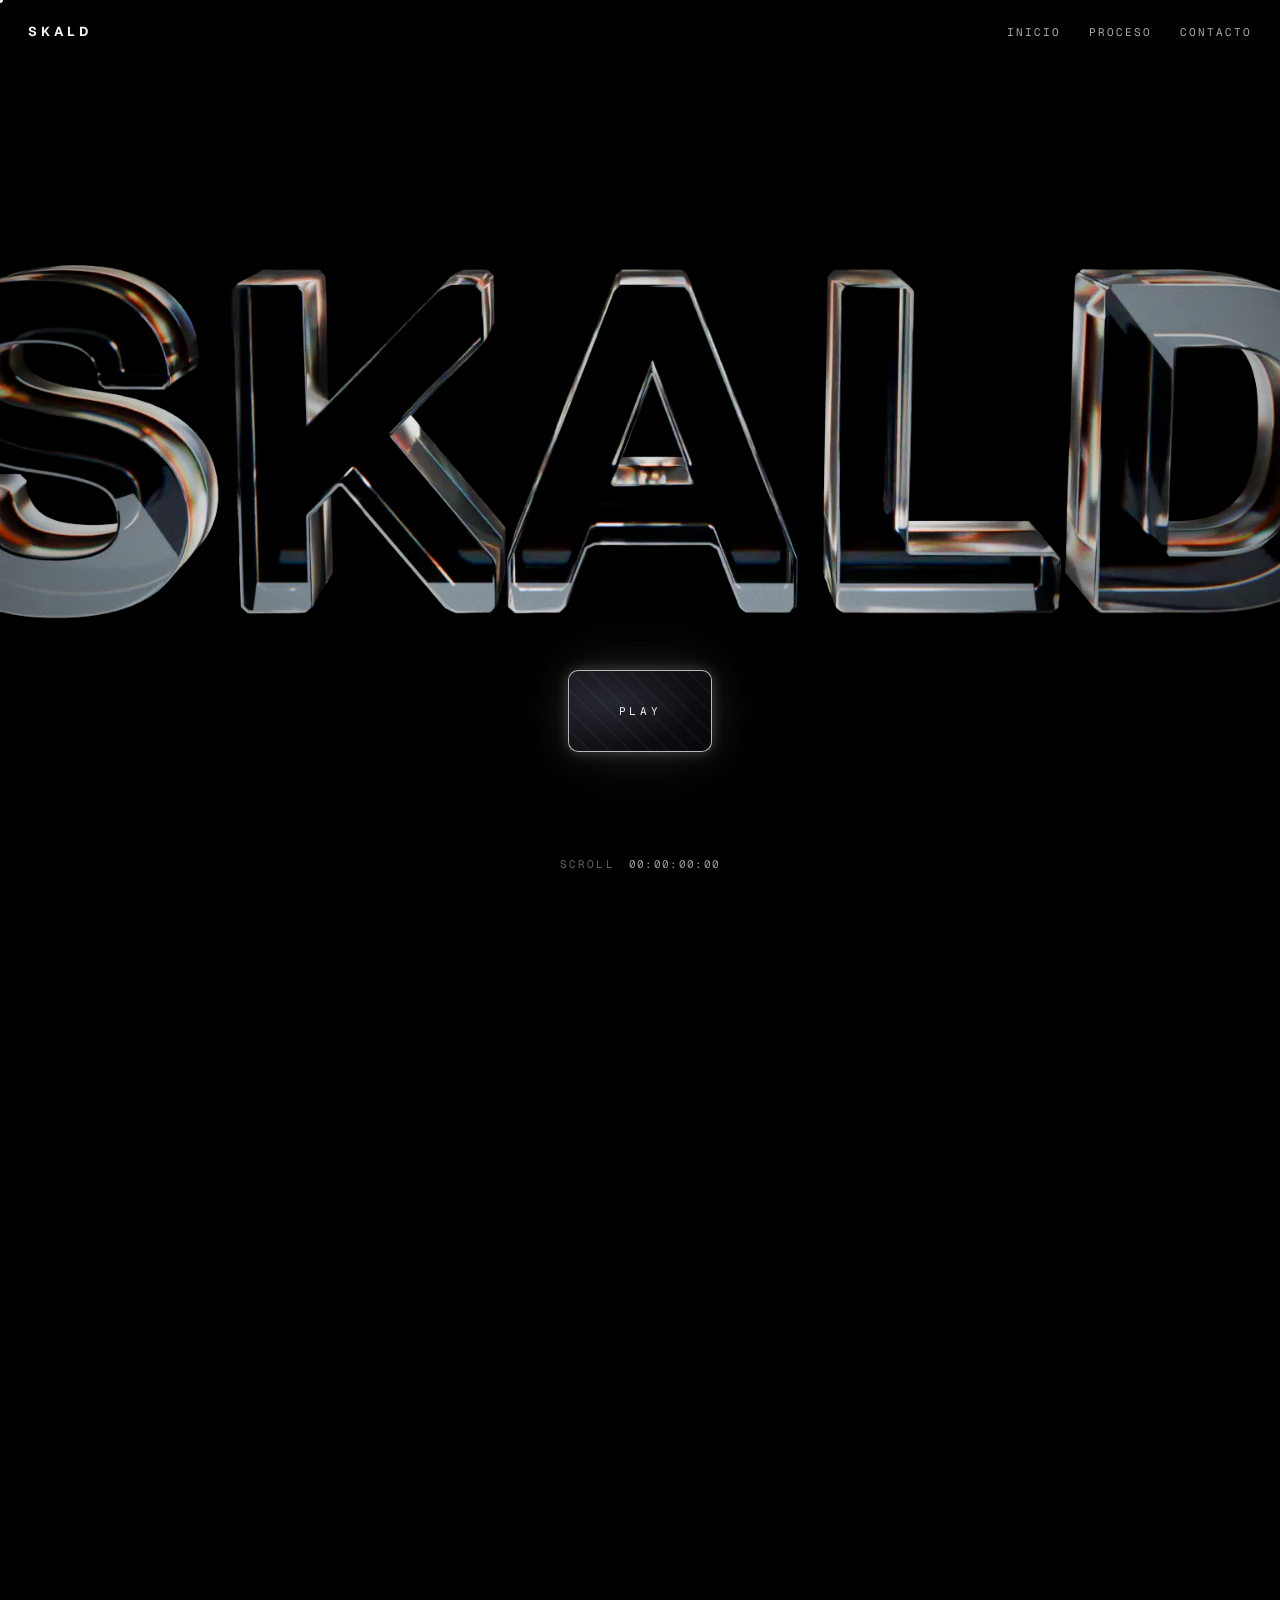
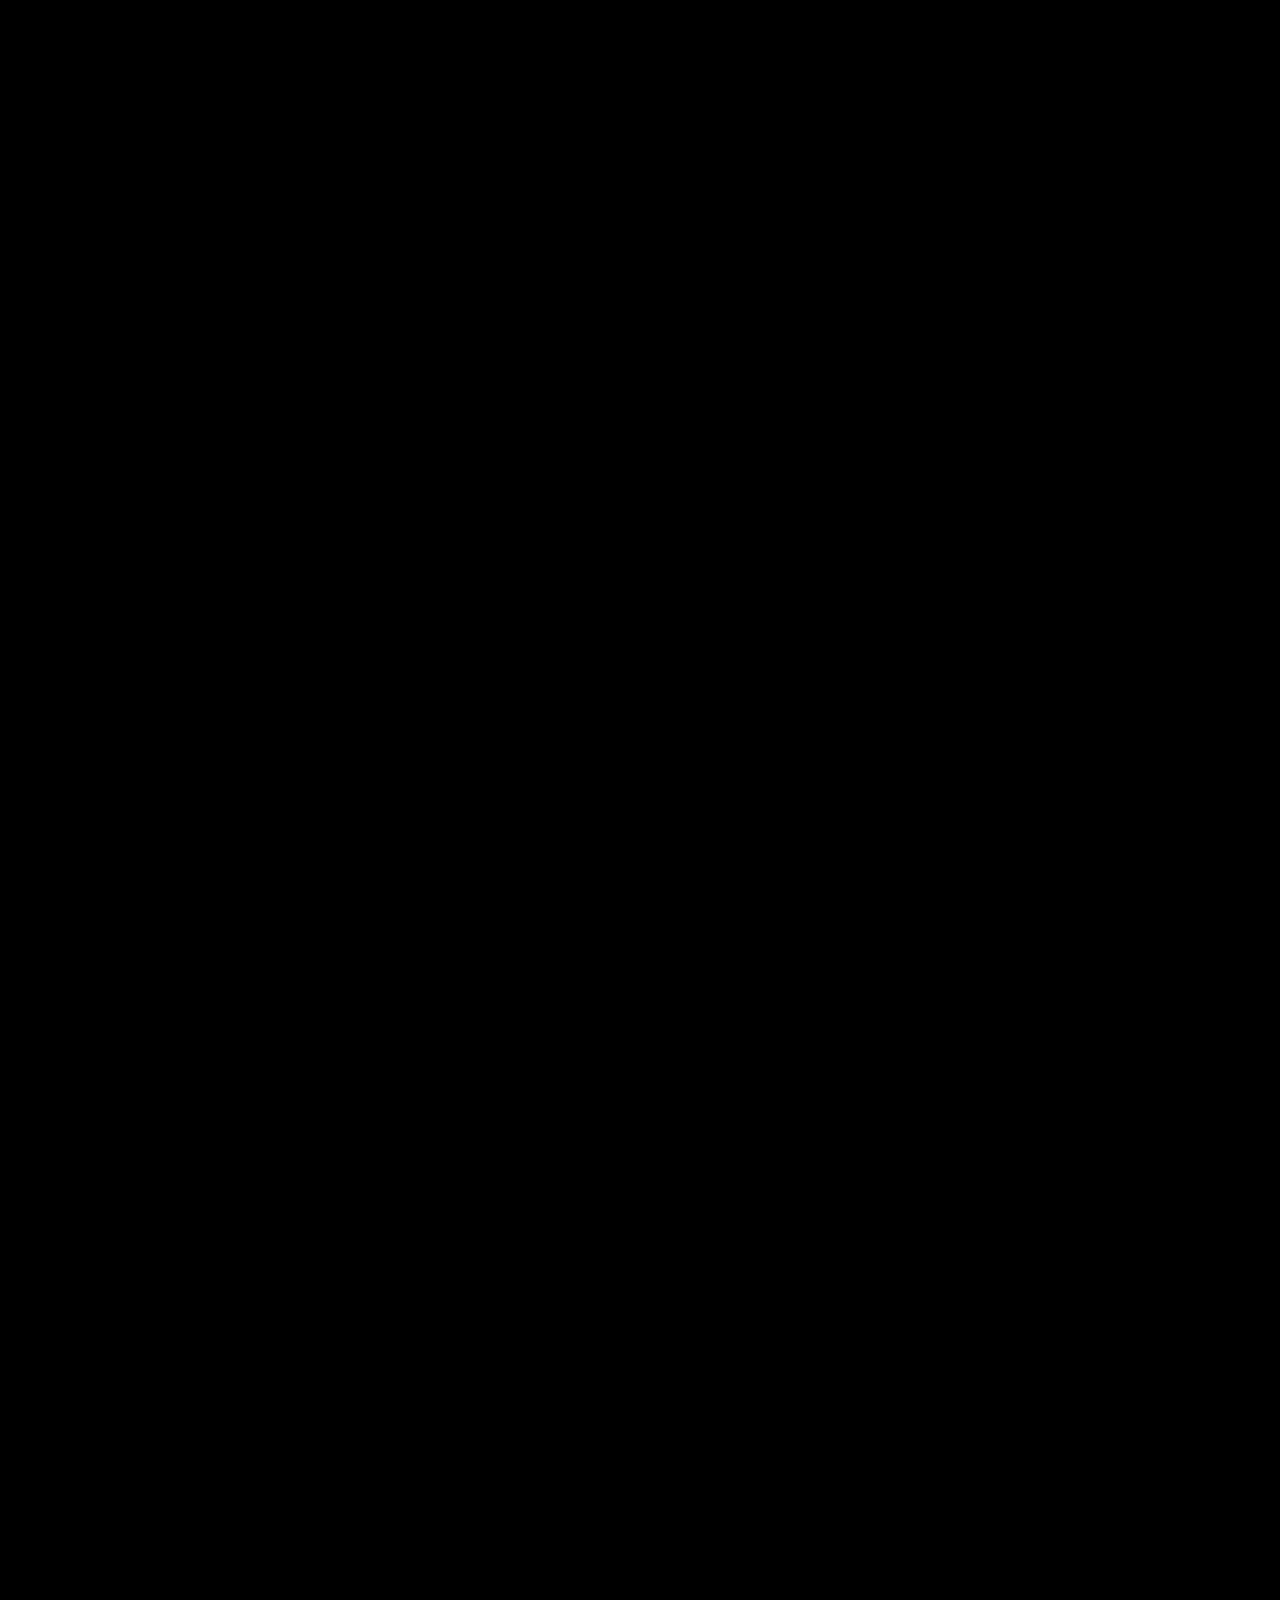
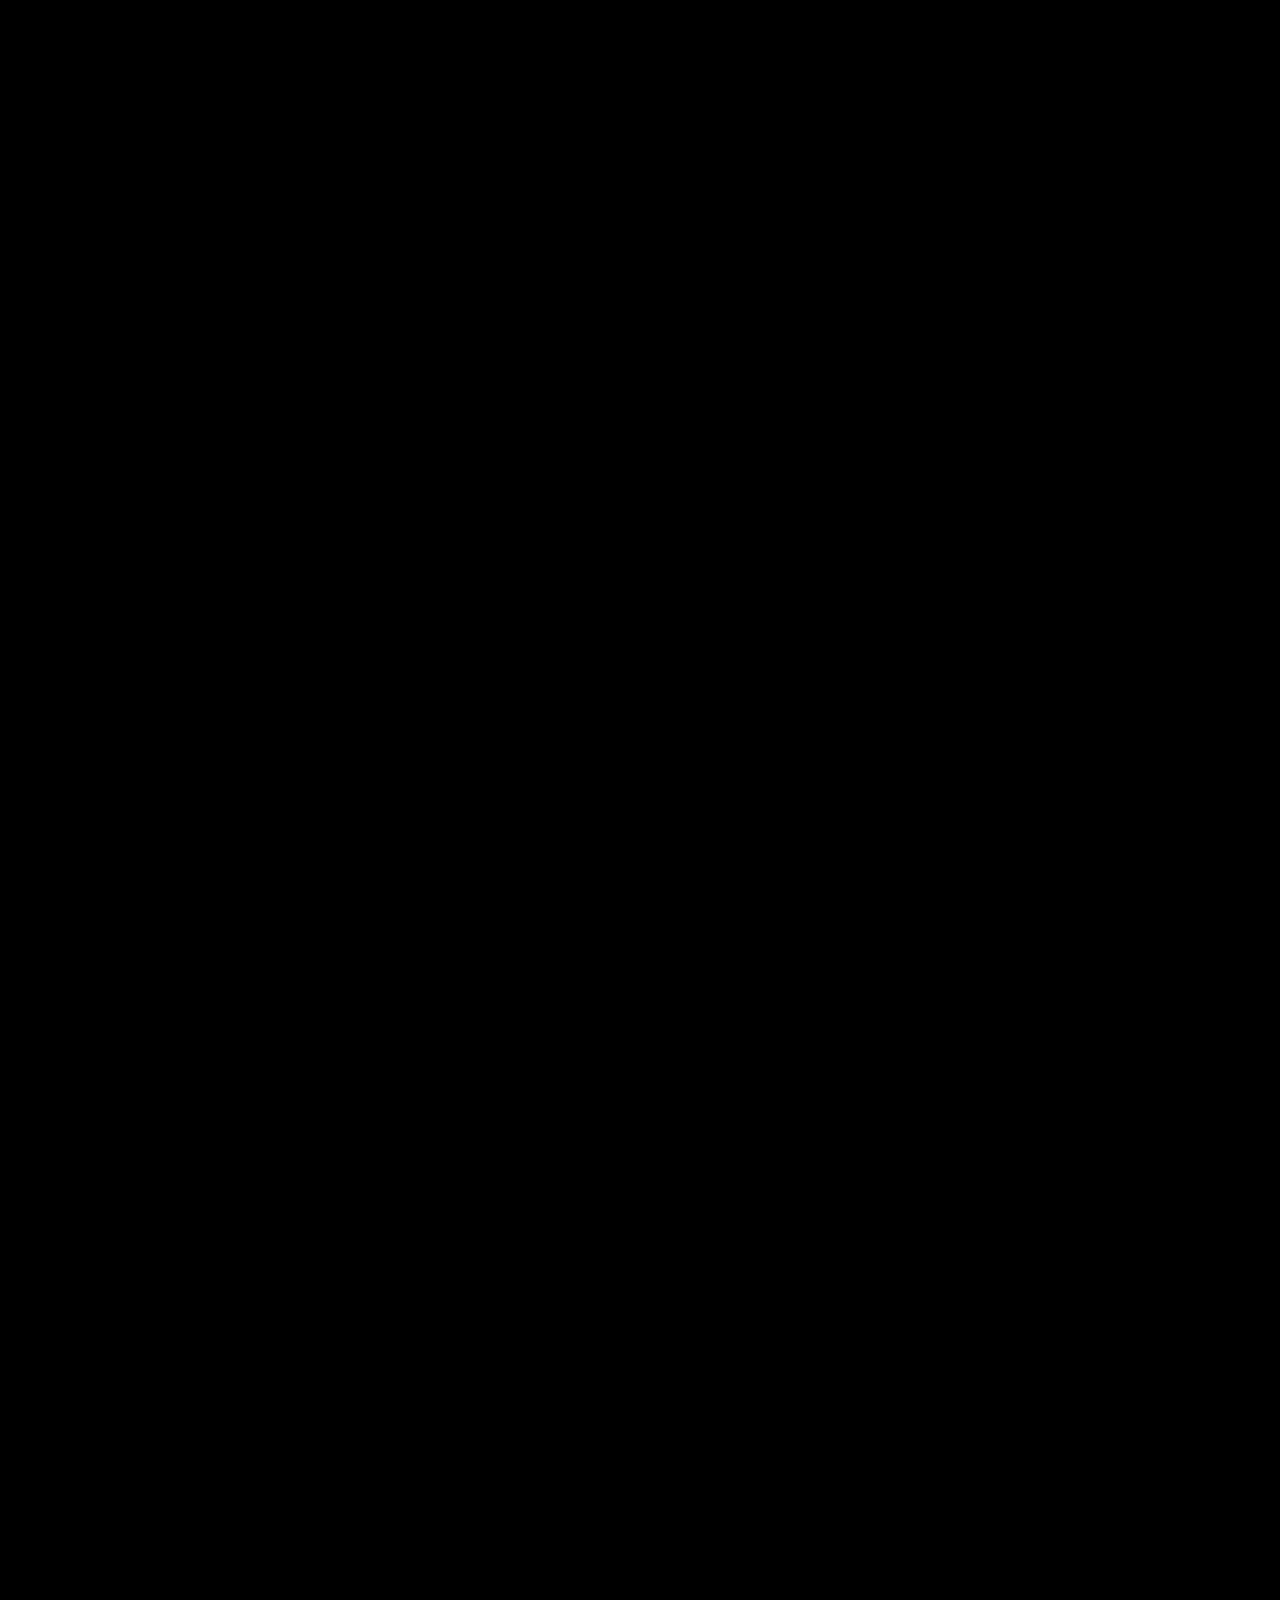
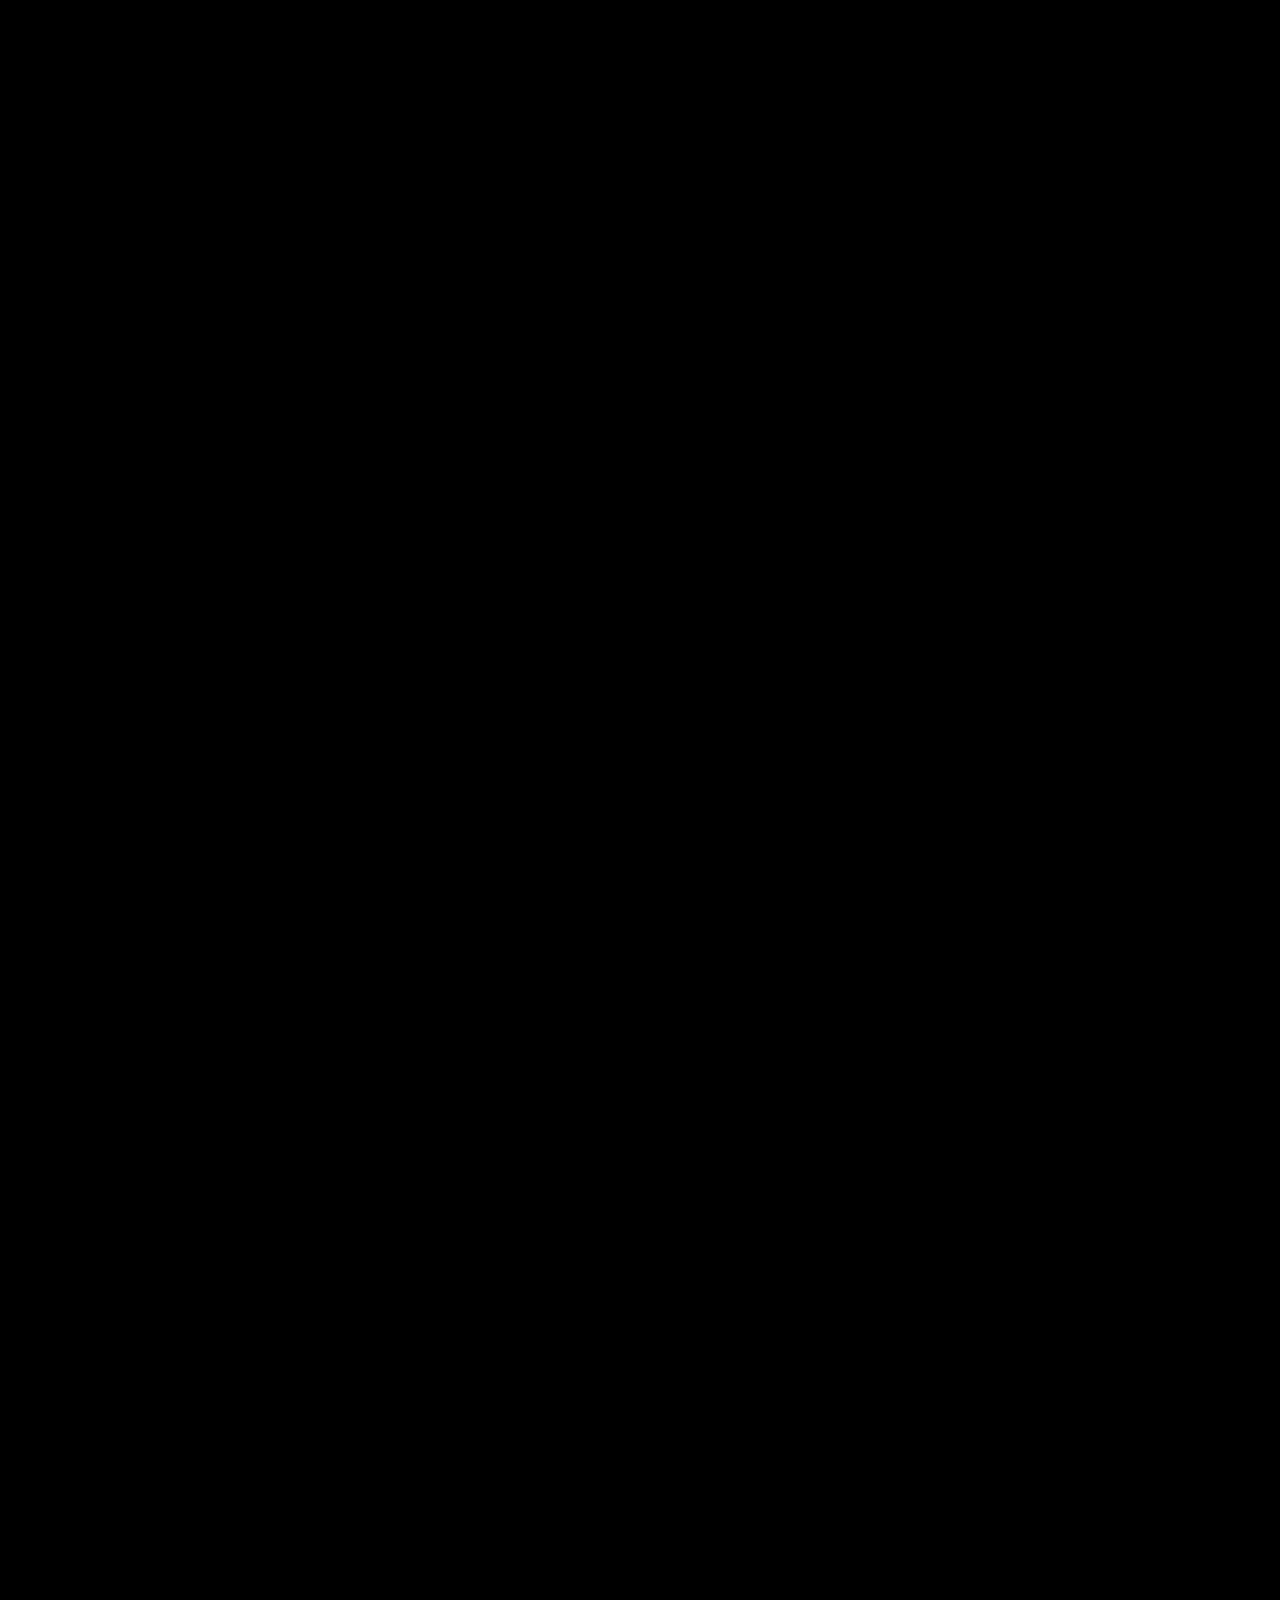
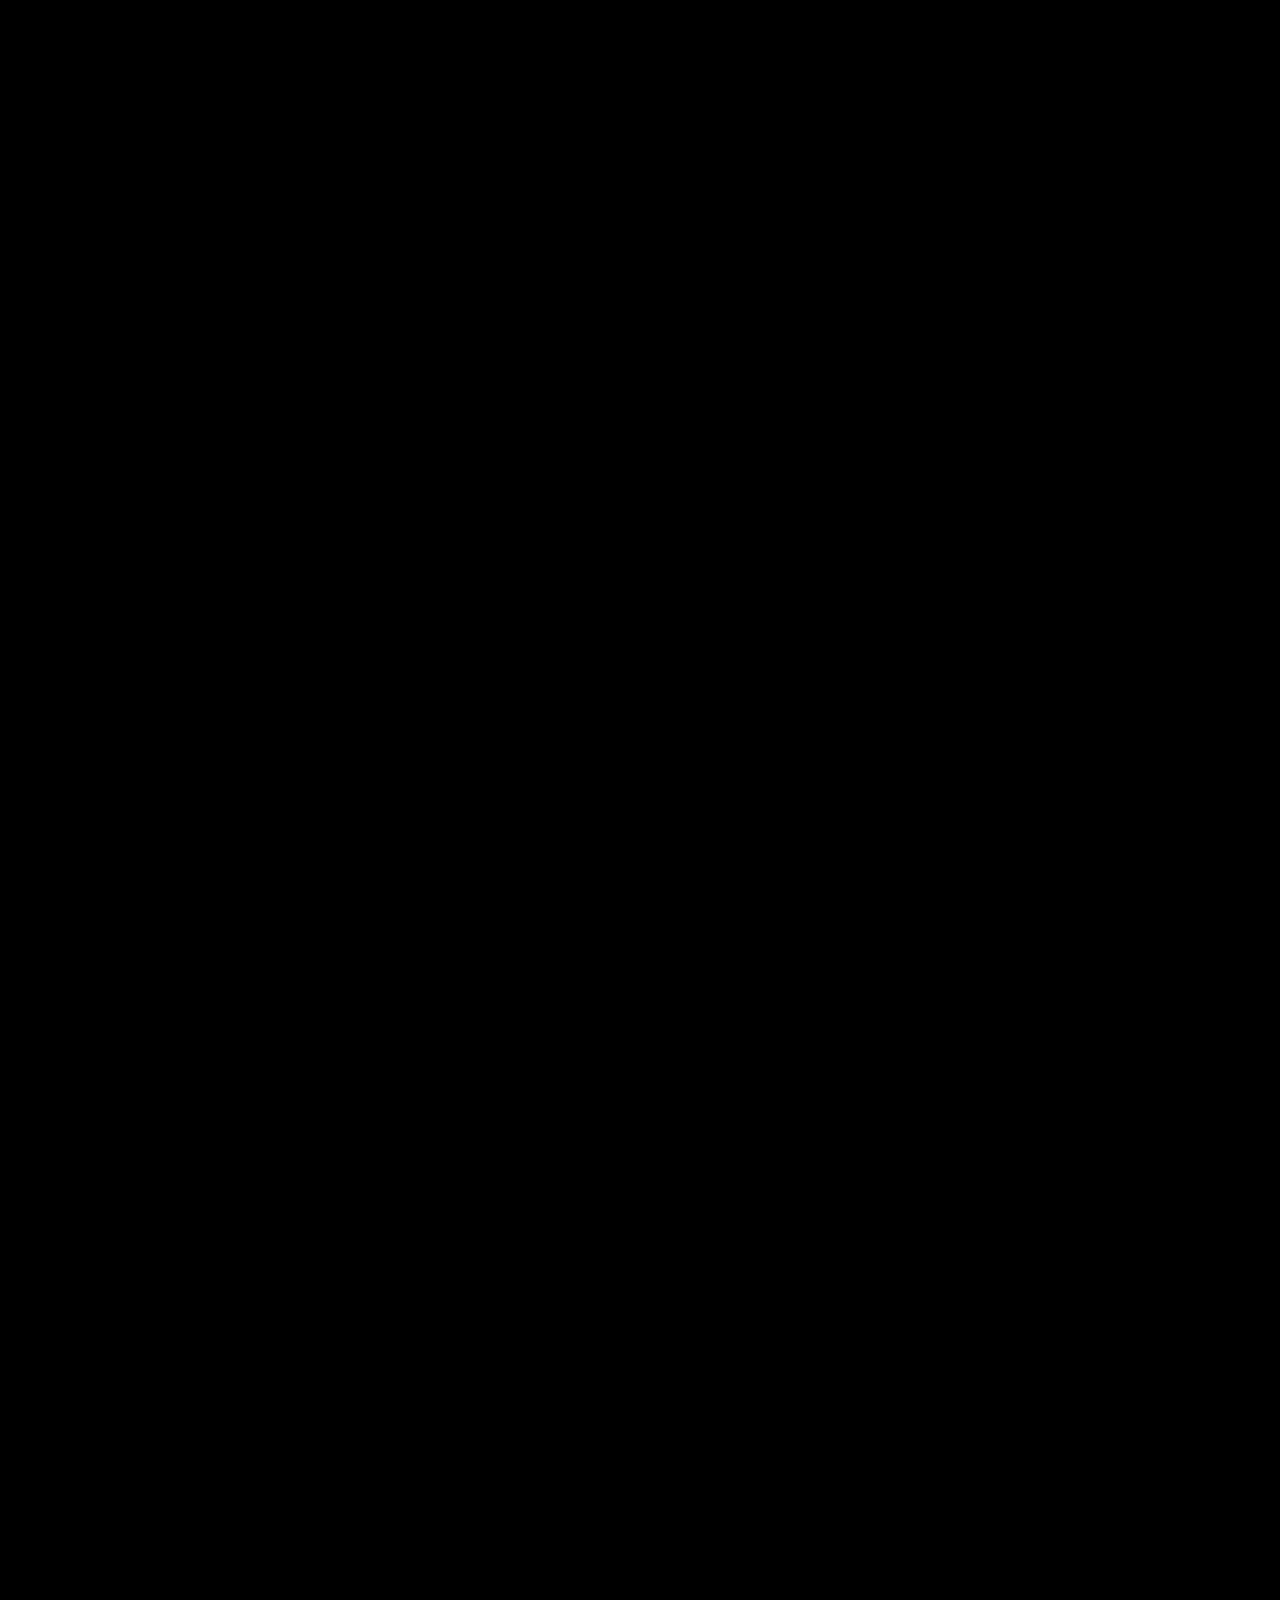
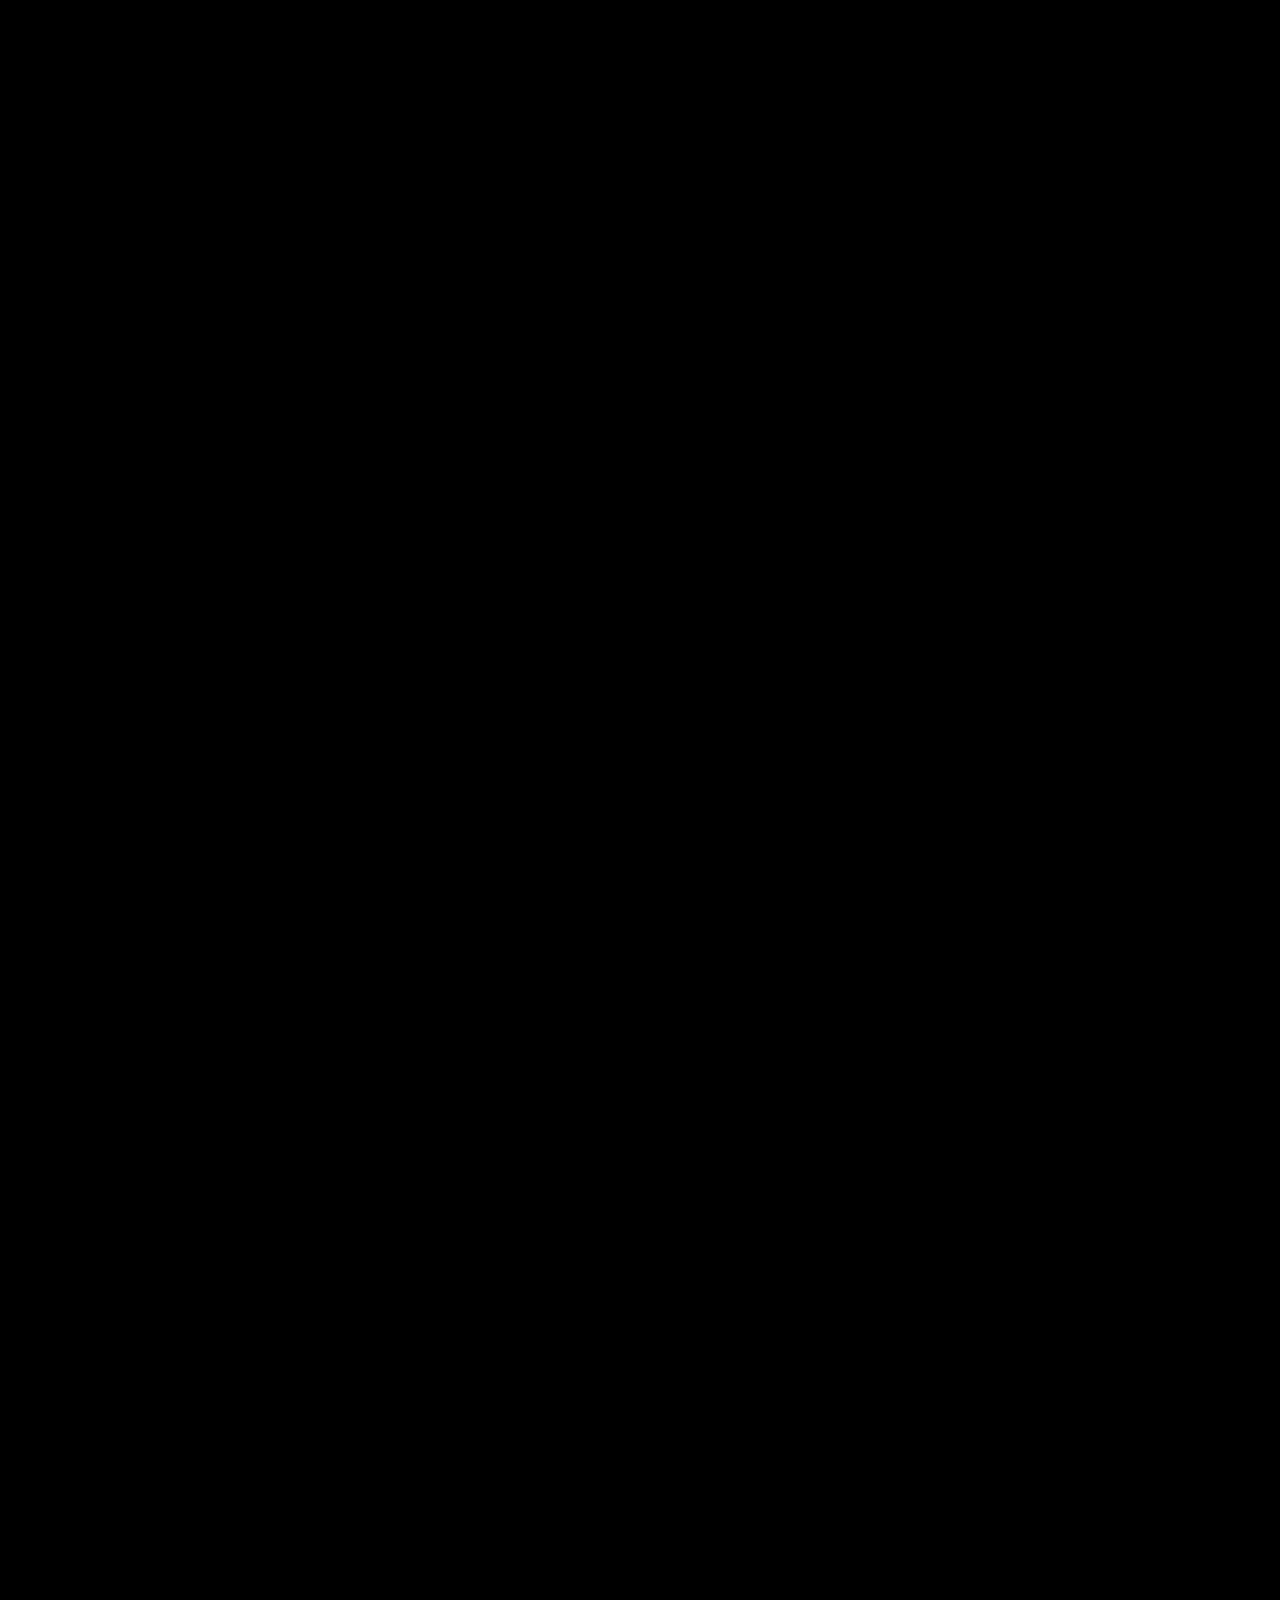
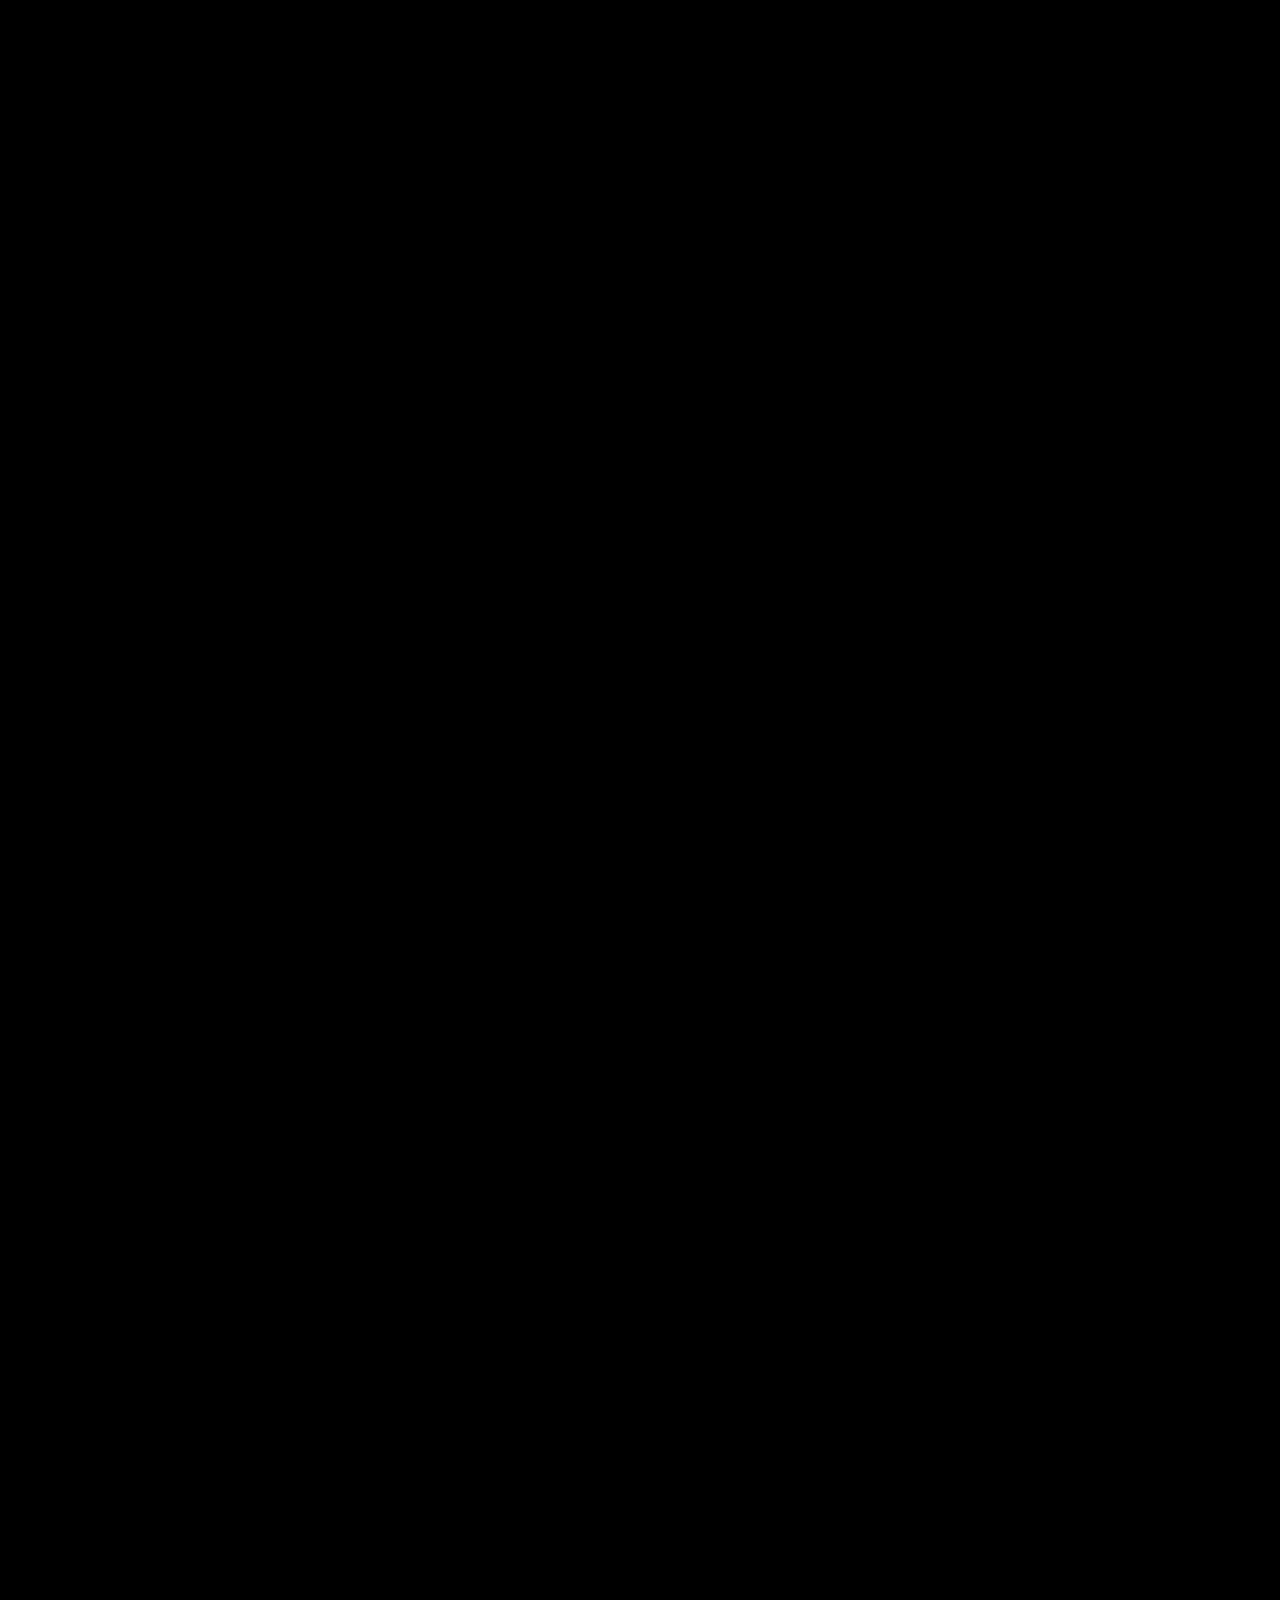
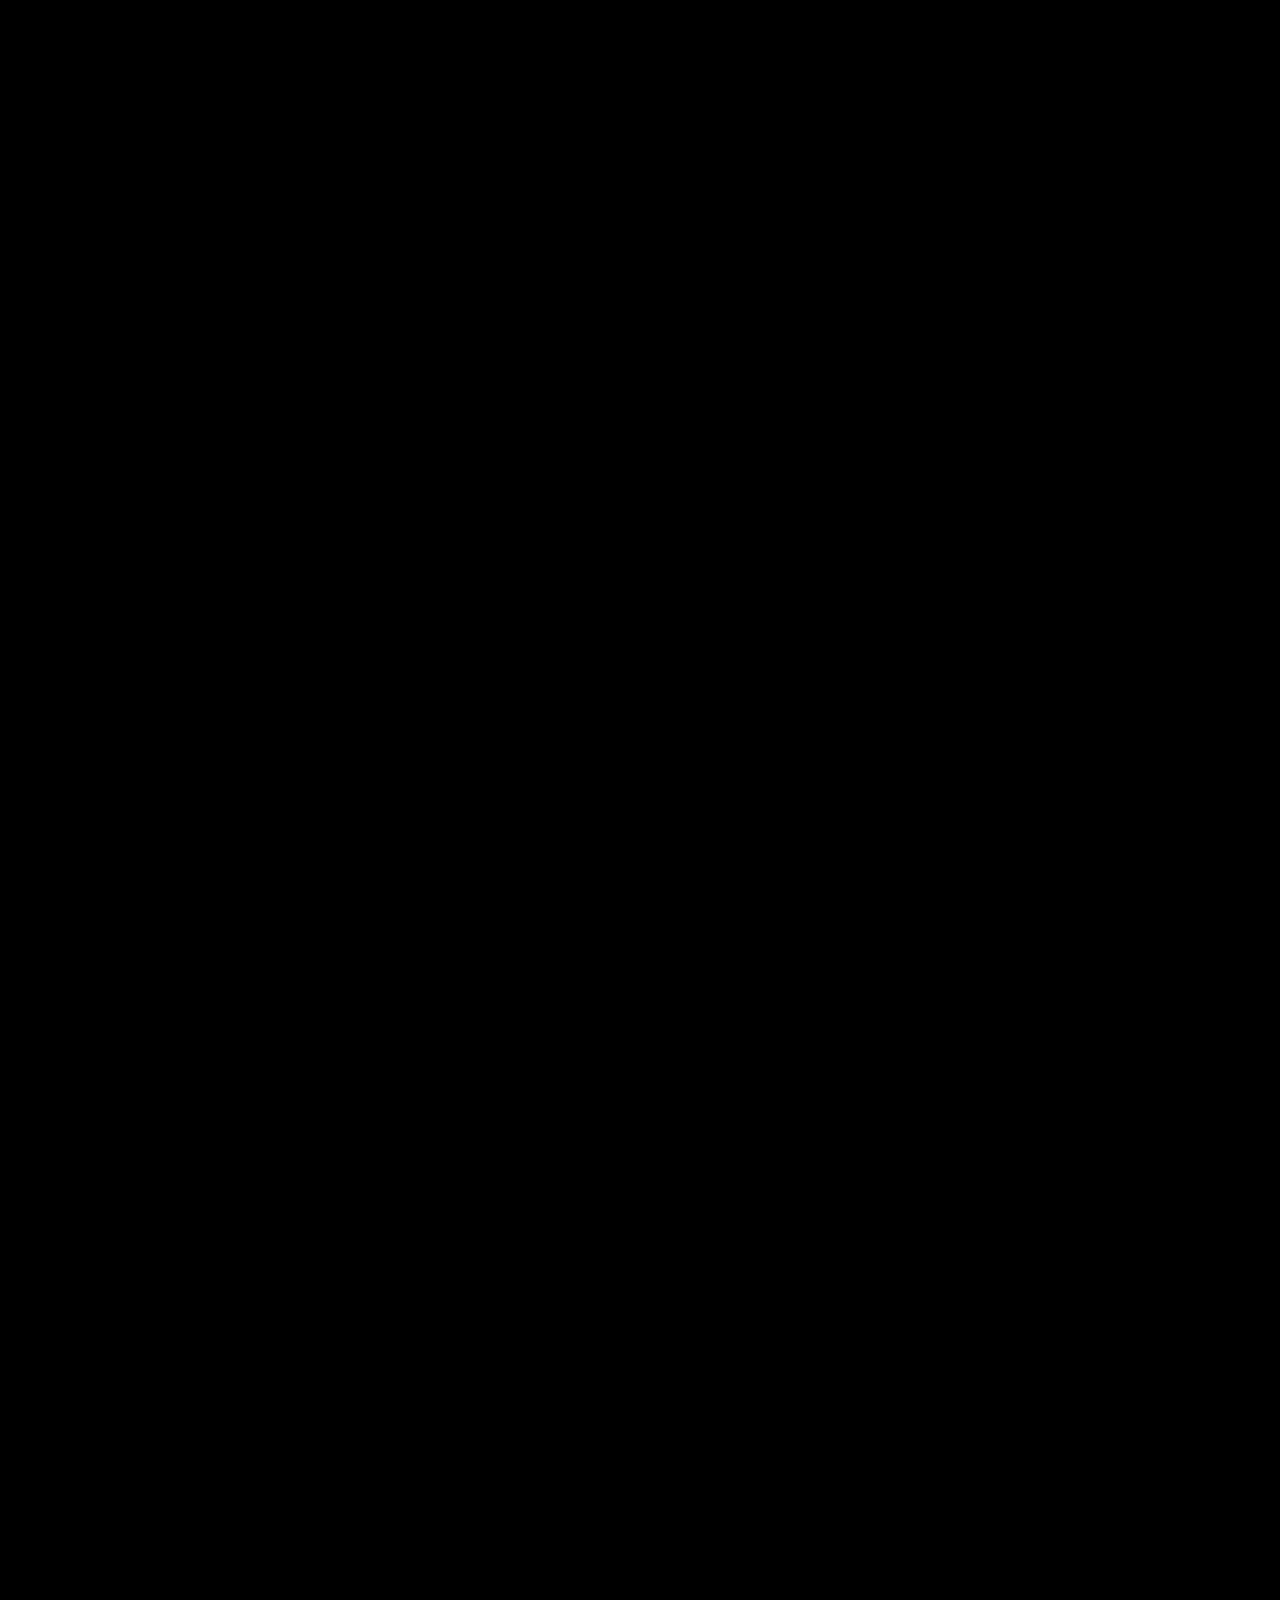
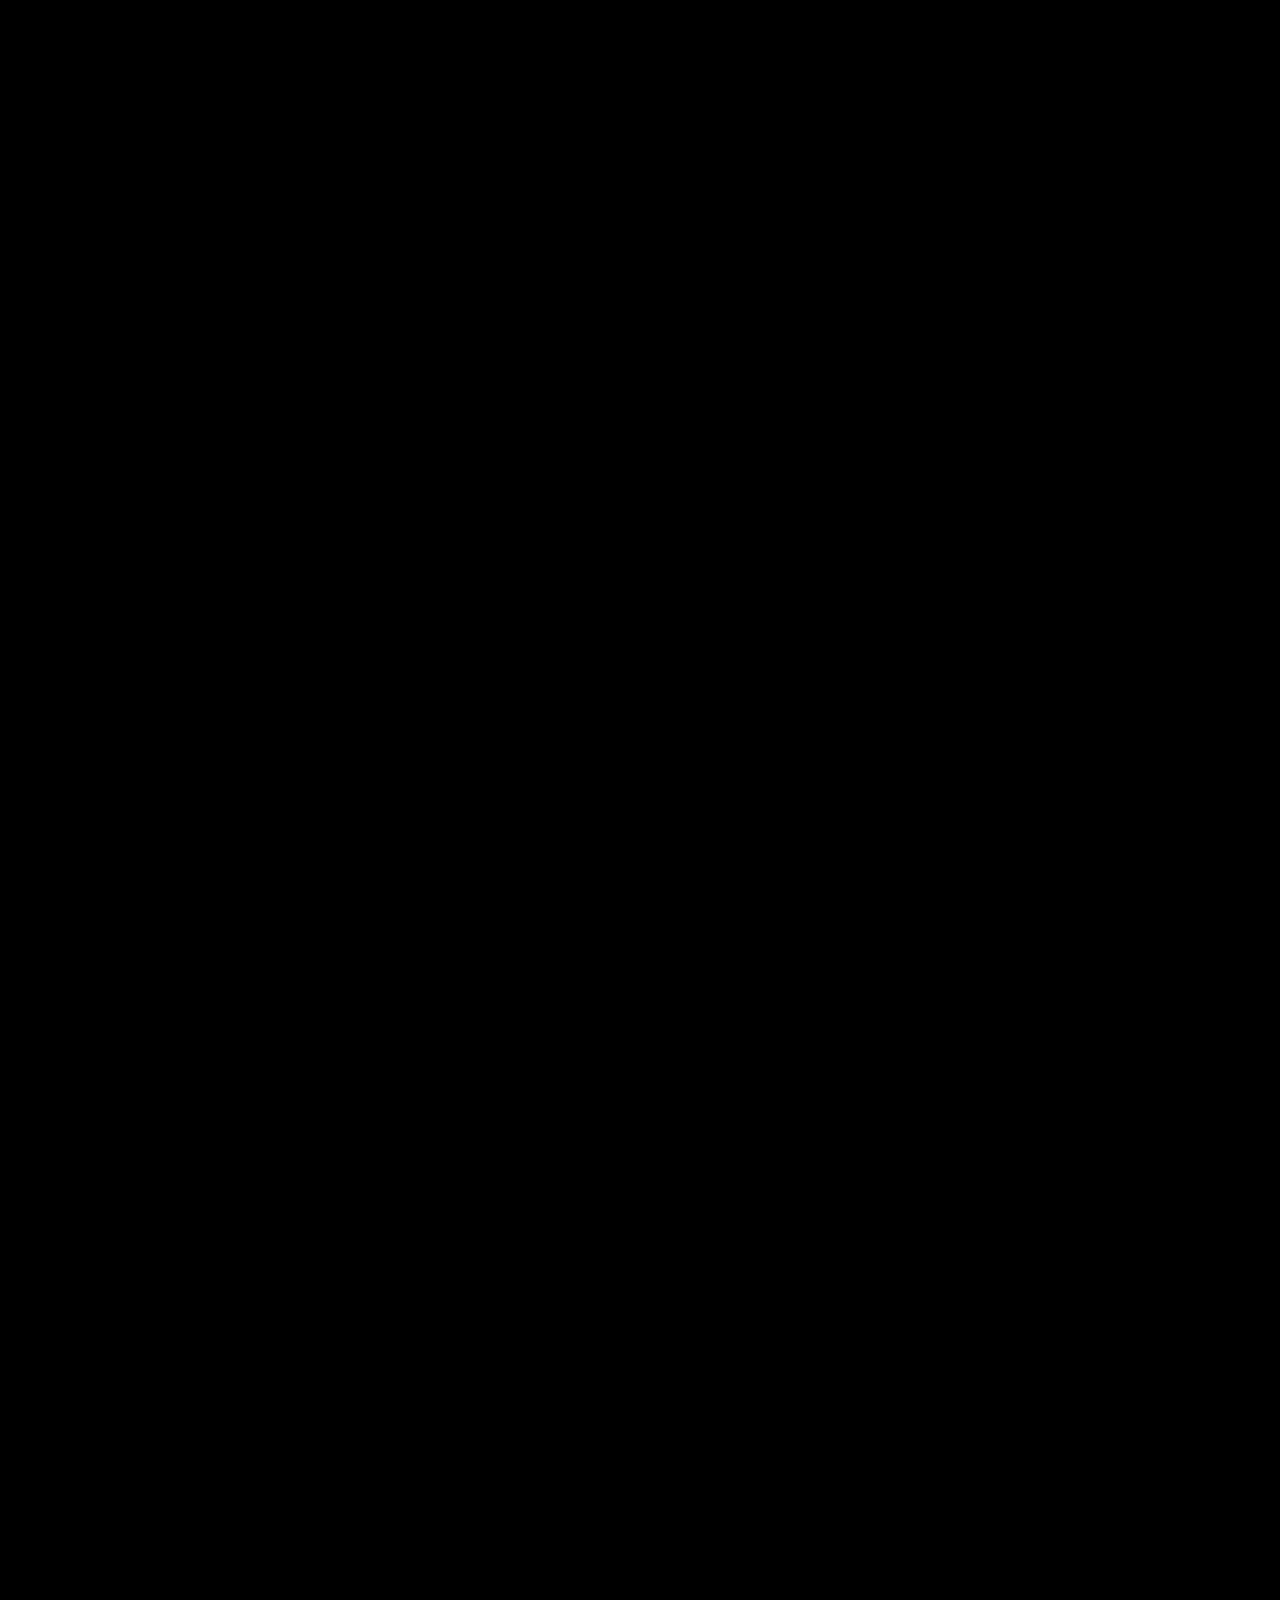
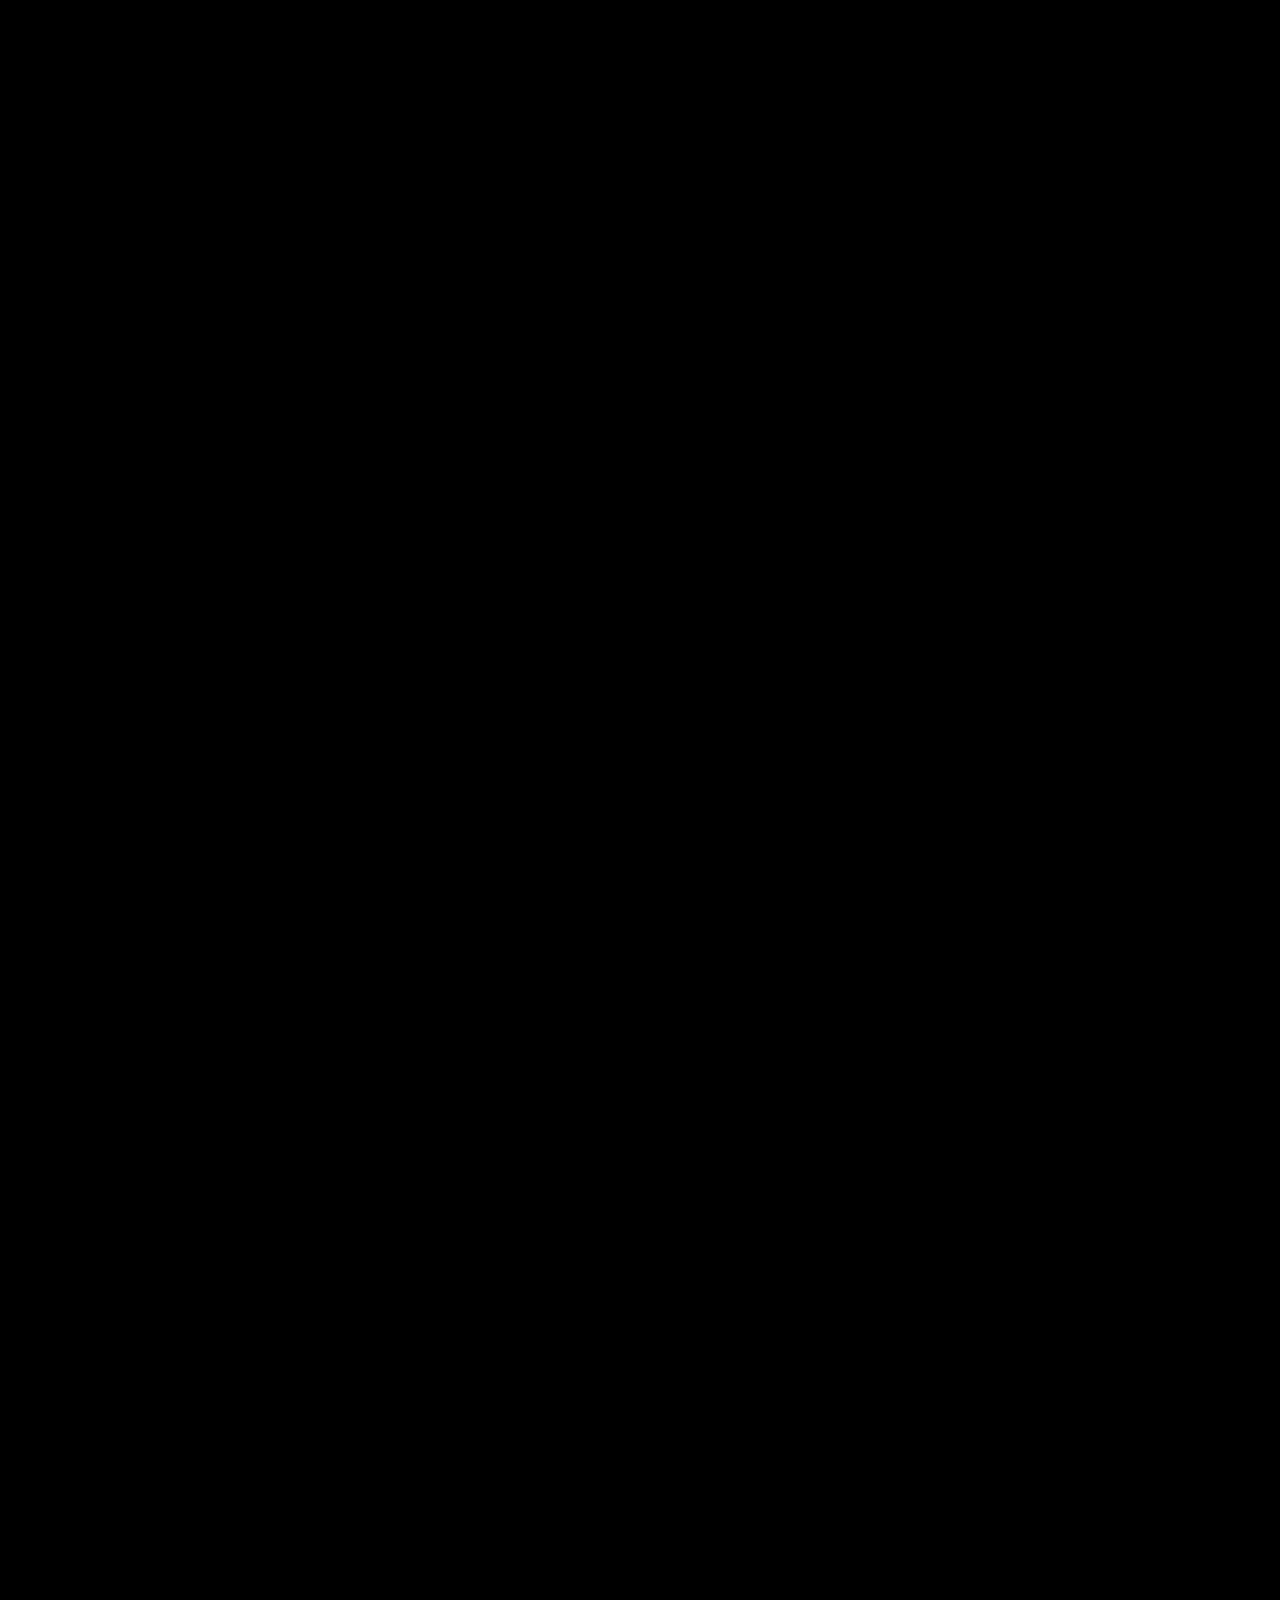
==== commit 35c6ff3d: "Implement SKALD landing — scroll-driven scene engine Full implementation: image-sequence scrubbing, " ====
--- a/project/index.html
+++ b/project/index.html
@@ -4,6 +4,14 @@
 <meta charset="utf-8" />
 <meta name="viewport" content="width=device-width,initial-scale=1" />
 <title>SKALD — Departamento creativo on-demand</title>
+<meta name="description" content="SKALD es un departamento de post-producción instalado en tu marca. Edición, motion y entrega como sistema — no como freelancer." />
+<meta property="og:title" content="SKALD — Departamento creativo on-demand" />
+<meta property="og:description" content="Post-producción como sistema. Edición, motion y entrega instalados en tu marca." />
+<meta property="og:type" content="website" />
+<meta property="og:image" content="assets/skald/frame_001.webp" />
+<meta name="twitter:card" content="summary_large_image" />
+<meta name="twitter:title" content="SKALD — Departamento creativo on-demand" />
+<meta name="twitter:description" content="Post-producción como sistema. Edición, motion y entrega instalados en tu marca." />
 
 <link rel="preconnect" href="https://fonts.googleapis.com" />
 <link rel="preconnect" href="https://fonts.gstatic.com" crossorigin />
@@ -84,14 +92,13 @@
     </button>
   </div>
 </div>
-<div class="hero-overlay" id="heroOverlay">
-  <div class="hero-claim" id="heroClaim">
-    POST-PRODUCCIÓN · COMO SISTEMA
-  </div>
-  <div class="hero-scroll-hint" id="heroHint">
-    <span>desliza</span>
-    <svg width="10" height="14" viewBox="0 0 10 14" fill="none"><path d="M5 1V13M1 9l4 4 4-4" stroke="currentColor" stroke-width="1"/></svg>
-  </div>
+<div class="hero-overlay" id="heroOverlay"></div>
+<div class="hero-claim" id="heroClaim">
+  POST-PRODUCCIÓN · COMO SISTEMA
+</div>
+<div class="hero-scroll-hint" id="heroHint">
+  <span>desliza</span>
+  <svg width="10" height="14" viewBox="0 0 10 14" fill="none"><path d="M5 1V13M1 9l4 4 4-4" stroke="currentColor" stroke-width="1"/></svg>
 </div>
 
 <!-- ───────────── ENDING — SKALD typographic ───────────── -->
